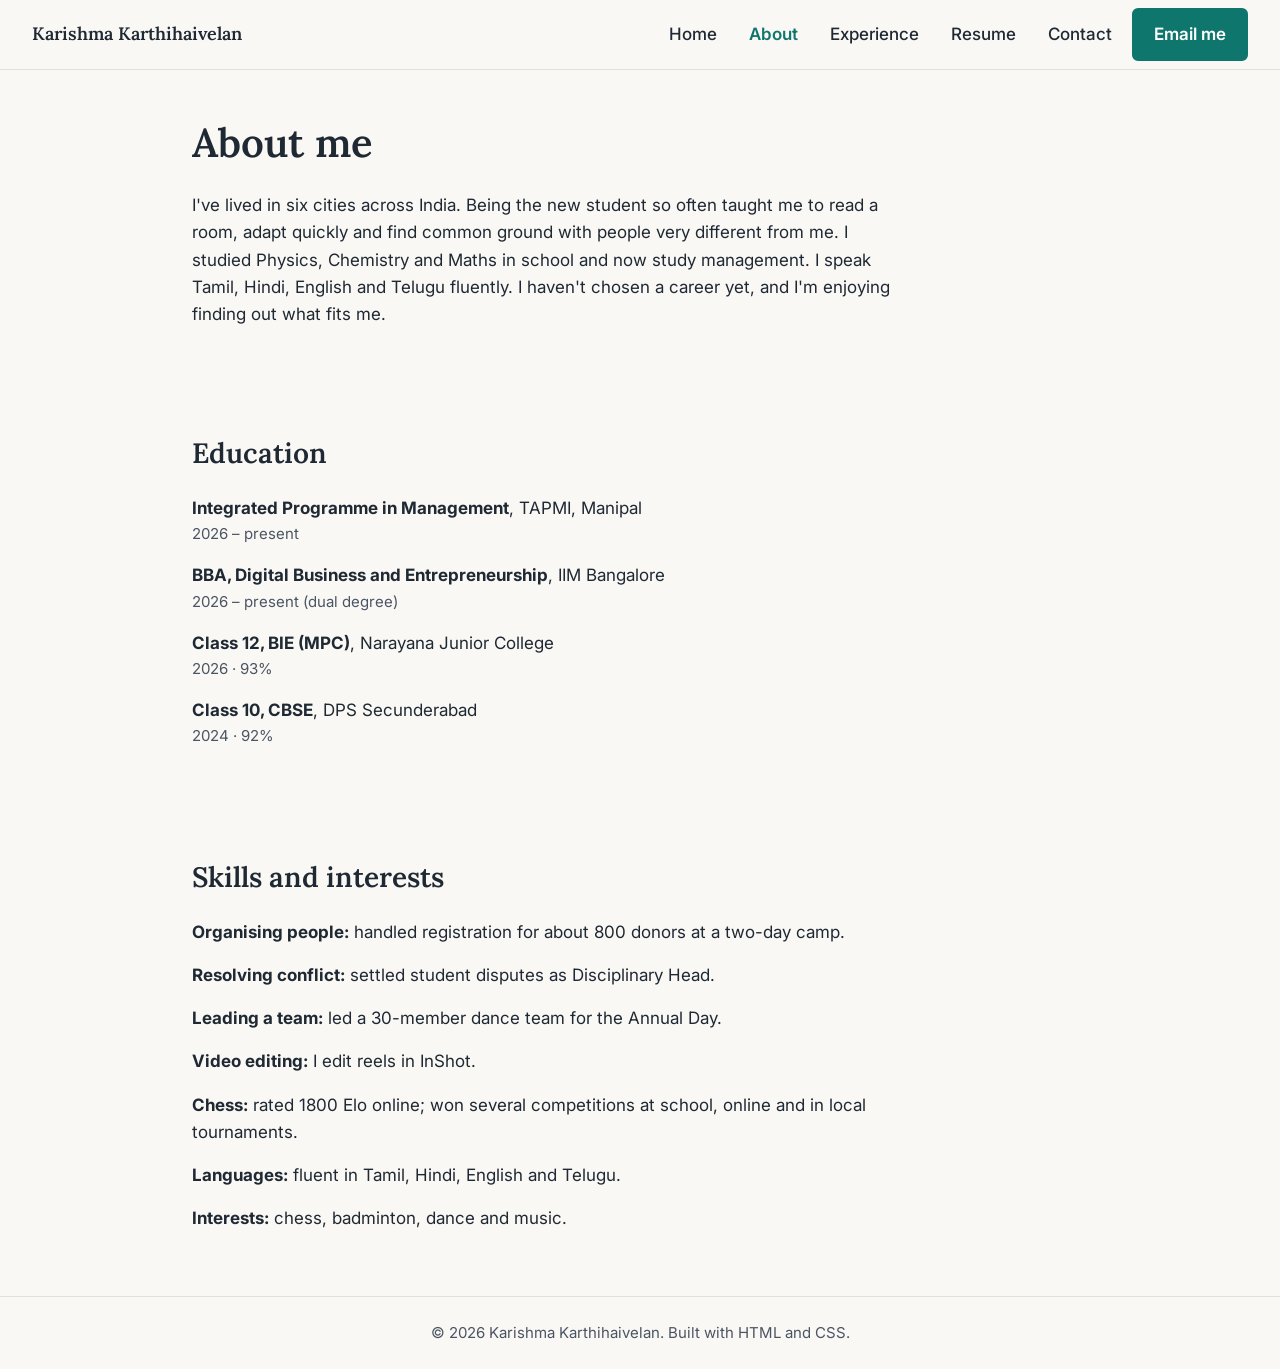
==== about.html @ 179fecb7 "Add files via upload" ====
<!DOCTYPE html>
<html lang="en">
<head>
  <meta charset="UTF-8">
  <meta name="viewport" content="width=device-width, initial-scale=1.0">
  <title>About | Karishma Karthihaivelan</title>

  <!-- google fonts: Lora for headings, Inter for text -->
  <link rel="preconnect" href="https://fonts.googleapis.com">
  <link rel="preconnect" href="https://fonts.gstatic.com" crossorigin>
  <link href="https://fonts.googleapis.com/css2?family=Inter:wght@400;500;600&family=Lora:wght@500;600&display=swap" rel="stylesheet">

  <link rel="stylesheet" href="style.css">
</head>
<body>

  <!-- nav bar -->
  <nav id="navbar">
    <a href="index.html" class="logo">Karishma Karthihaivelan</a>
    <div class="nav-links">
      <a href="index.html" class="nav-link">Home</a>
      <a href="about.html" class="nav-link active">About</a>
      <a href="experience.html" class="nav-link">Experience</a>
      <a href="resume.html" class="nav-link">Resume</a>
      <a href="contact.html" class="nav-link">Contact</a>
      <a href="mailto:karishmakarthihaivelan10@gmail.com?subject=Hello%20Karishma" class="btn">Email me</a>
    </div>
  </nav>

  <main>

    <!-- my story -->
    <section id="about">
      <h1>About me</h1>
      <p>I've lived in six cities across India. Being the new student so often taught me to read a room, adapt quickly and find common ground with people very different from me. I studied Physics, Chemistry and Maths in school and now study management. I speak Tamil, Hindi, English and Telugu fluently. I haven't chosen a career yet, and I'm enjoying finding out what fits me.</p>
    </section>

    <!-- education -->
    <section id="education">
      <h2>Education</h2>
      <ul class="edu-list">
        <li><strong>Integrated Programme in Management</strong>, TAPMI, Manipal <span class="meta">2026 &ndash; present</span></li>
        <li><strong>BBA, Digital Business and Entrepreneurship</strong>, IIM Bangalore <span class="meta">2026 &ndash; present (dual degree)</span></li>
        <li><strong>Class 12, BIE (MPC)</strong>, Narayana Junior College <span class="meta">2026 &middot; 93%</span></li>
        <li><strong>Class 10, CBSE</strong>, DPS Secunderabad <span class="meta">2024 &middot; 92%</span></li>
      </ul>
    </section>

    <!-- skills -->
    <section id="skills">
      <h2>Skills and interests</h2>
      <ul class="skill-list">
        <li><strong>Organising people:</strong> handled registration for about 800 donors at a two-day camp.</li>
        <li><strong>Resolving conflict:</strong> settled student disputes as Disciplinary Head.</li>
        <li><strong>Leading a team:</strong> led a 30-member dance team for the Annual Day.</li>
        <li><strong>Video editing:</strong> I edit reels in InShot.</li>
        <li><strong>Chess:</strong> rated 1800 Elo online; won several competitions at school, online and in local tournaments.</li>
        <li><strong>Languages:</strong> fluent in Tamil, Hindi, English and Telugu.</li>
        <li><strong>Interests:</strong> chess, badminton, dance and music.</li>
      </ul>
    </section>

  </main>

  <footer>
    <p>&copy; 2026 Karishma Karthihaivelan. Built with HTML and CSS.</p>
  </footer>

</body>
</html>
---- style.css ----
/* colours (one accent - teal - only for links and buttons) */
:root {
  --bg: #FAF8F5;
  --paper: #FFFFFF;
  --text: #1F2933;
  --muted: #4B5563;
  --line: #E5E1DA;
  --accent: #0F766E;
  --accent-dark: #0B5E58;
  --accent-soft: #E6F2F1;
}

/* basic page setup */
* { box-sizing: border-box; }

body {
  margin: 0;
  background-color: var(--bg);
  color: var(--text);
  font-family: 'Inter', sans-serif;
  font-size: 17px;
  line-height: 1.6;
  /* keeps the footer at the bottom on short pages */
  min-height: 100vh;
  display: flex;
  flex-direction: column;
}

main { flex: 1; }

h1, h2, h3 {
  font-family: 'Lora', serif;
  font-weight: 600;
  line-height: 1.25;
  margin: 0 0 12px 0;
}

h2 { font-size: 28px; margin-bottom: 24px; }

p { margin: 0 0 12px 0; max-width: 65ch; }

a { color: var(--accent); }

a:hover { color: var(--accent-dark); }

/* keyboard users can see where they are */
a:focus-visible { outline: 3px solid var(--accent); outline-offset: 3px; }

/* nav bar - sticks to the top */
#navbar {
  position: sticky;
  top: 0;
  display: flex;
  justify-content: space-between;
  align-items: center;
  padding: 8px 32px;
  background-color: var(--bg);
  border-bottom: 1px solid var(--line);
}

.logo {
  font-family: 'Lora', serif;
  font-weight: 600;
  font-size: 18px;
  color: var(--text);
  text-decoration: none;
}

.nav-links {
  display: flex;
  align-items: center;
  gap: 8px;
}

.nav-link {
  padding: 10px 12px;
  color: var(--text);
  text-decoration: none;
  font-weight: 500;
}

.nav-link:hover { color: var(--accent); }

/* shows which page you are on */
.nav-link.active { color: var(--accent); font-weight: 600; }

/* buttons */
.btn {
  display: inline-block;
  padding: 11px 20px;
  background-color: var(--accent);
  color: #FFFFFF;
  border: 2px solid var(--accent);
  border-radius: 6px;
  font-weight: 600;
  text-decoration: none;
}

.btn:hover {
  background-color: var(--accent-dark);
  border-color: var(--accent-dark);
  color: #FFFFFF;
}

.btn-outline { background-color: transparent; color: var(--accent); }

.btn-outline:hover { background-color: var(--accent-soft); color: var(--accent-dark); }

.buttons {
  display: flex;
  flex-wrap: wrap;
  gap: 12px;
  margin-top: 24px;
}

/* hero section - text on the left, photo on the right */
#hero {
  max-width: 960px;
  margin: 0 auto;
  padding: 72px 32px 56px;
  display: flex;
  align-items: center;
  gap: 48px;
}

#hero h1 { font-size: 48px; }

.hello { color: var(--muted); font-weight: 500; margin-bottom: 4px; }

.tagline {
  font-family: 'Lora', serif;
  font-size: 22px;
  font-style: italic;
  margin-bottom: 16px;
}

.photo {
  width: 260px;
  height: 260px;
  border-radius: 50%;
  object-fit: cover;
  border: 1px solid var(--line);
  flex-shrink: 0;
}

/* page titles on the inner pages */
main h1 { font-size: 40px; margin-bottom: 24px; }

.intro { color: var(--muted); }

/* all the normal sections */
main section {
  max-width: 960px;
  margin: 0 auto;
  padding: 48px 32px;
}

.meta { color: var(--muted); font-size: 15px; }

/* experience cards using grid */
.cards {
  display: grid;
  grid-template-columns: repeat(3, 1fr);
  gap: 24px;
}

.card {
  background-color: var(--paper);
  border: 1px solid var(--line);
  border-radius: 8px;
  padding: 24px;
}

.card h3 { font-size: 20px; margin-bottom: 4px; }

/* the 4 cards on the home page are links */
#explore .cards { grid-template-columns: repeat(4, 1fr); }

.card-link { color: var(--text); text-decoration: none; }

.card-link:hover { border-color: var(--accent); color: var(--text); }

.card-link:hover h3 { color: var(--accent); }

/* at a glance numbers */
.stats {
  display: grid;
  grid-template-columns: repeat(4, 1fr);
  gap: 24px;
}

.stat p { margin: 0; color: var(--muted); font-size: 15px; }

.stat .number {
  font-family: 'Lora', serif;
  font-size: 40px;
  font-weight: 600;
  color: var(--text);
}

/* phone, email and location */
.contact-line { color: var(--muted); font-size: 15px; }

.contact-list { list-style: none; padding: 0; margin: 0 0 8px 0; }

.contact-list li { margin-bottom: 8px; }

.space-top { margin-top: 48px; }

/* education + skills lists */
.edu-list, .skill-list {
  list-style: none;
  padding: 0;
  margin: 0;
}

.edu-list li, .skill-list li { margin-bottom: 16px; max-width: 70ch; }

.edu-list .meta { display: block; }

/* resume sheet (looks like a printed page) */
#resume-wrap {
  max-width: 960px;
  margin: 0 auto;
  padding: 48px 32px;
}

.resume-top {
  display: flex;
  justify-content: space-between;
  align-items: baseline;
  flex-wrap: wrap;
  gap: 8px;
}

.resume-top a { font-weight: 600; padding: 10px 0; }

#resume {
  max-width: 760px;
  margin: 0 auto;
  padding: 48px;
  background-color: var(--paper);
  border: 1px solid var(--line);
  font-size: 15px;
}

.res-name { font-size: 30px; margin-bottom: 4px; }

.res-contact, .res-date { color: var(--muted); }

.res-date { float: right; }

.res-profile { font-style: italic; max-width: none; }

#resume h3 {
  font-size: 17px;
  margin-top: 24px;
  padding-bottom: 4px;
  border-bottom: 1px solid var(--line);
}

#resume p { max-width: none; margin-bottom: 4px; }

.res-item { margin-bottom: 12px; }

/* footer */
footer {
  text-align: center;
  font-size: 15px;
  padding: 24px;
  color: var(--muted);
  border-top: 1px solid var(--line);
}

footer p { margin: 0 auto; }

/* phones and small screens */
@media (max-width: 700px) {
  #navbar { position: static; flex-direction: column; padding: 8px 16px; }
  .nav-links { flex-wrap: wrap; justify-content: center; }
  #hero { padding: 40px 16px 32px; flex-direction: column-reverse; align-items: flex-start; gap: 24px; }
  .photo { width: 160px; height: 160px; }
  #hero h1 { font-size: 36px; }
  main section, #resume-wrap { padding: 32px 16px; }
  .cards, #explore .cards { grid-template-columns: 1fr; }
  .stats { grid-template-columns: 1fr 1fr; }
  #resume { padding: 24px; }
  .res-date { float: none; display: block; }
}

/* printing - only the resume, black on white, one A4 page */
@media print {
  @page { size: A4; margin: 15mm; }
  body { background: #FFFFFF; color: #000000; display: block; min-height: 0; }
  /* plain system fonts keep the printed PDF small */
  #resume, #resume h2, #resume h3 { font-family: Arial, Helvetica, sans-serif; }
  #navbar, main section, .resume-top, footer { display: none; }
  #resume-wrap, #resume {
    display: block;
    padding: 0;
    margin: 0;
    border: none;
    max-width: none;
  }
  .res-contact, .res-date { color: #000000; }
}
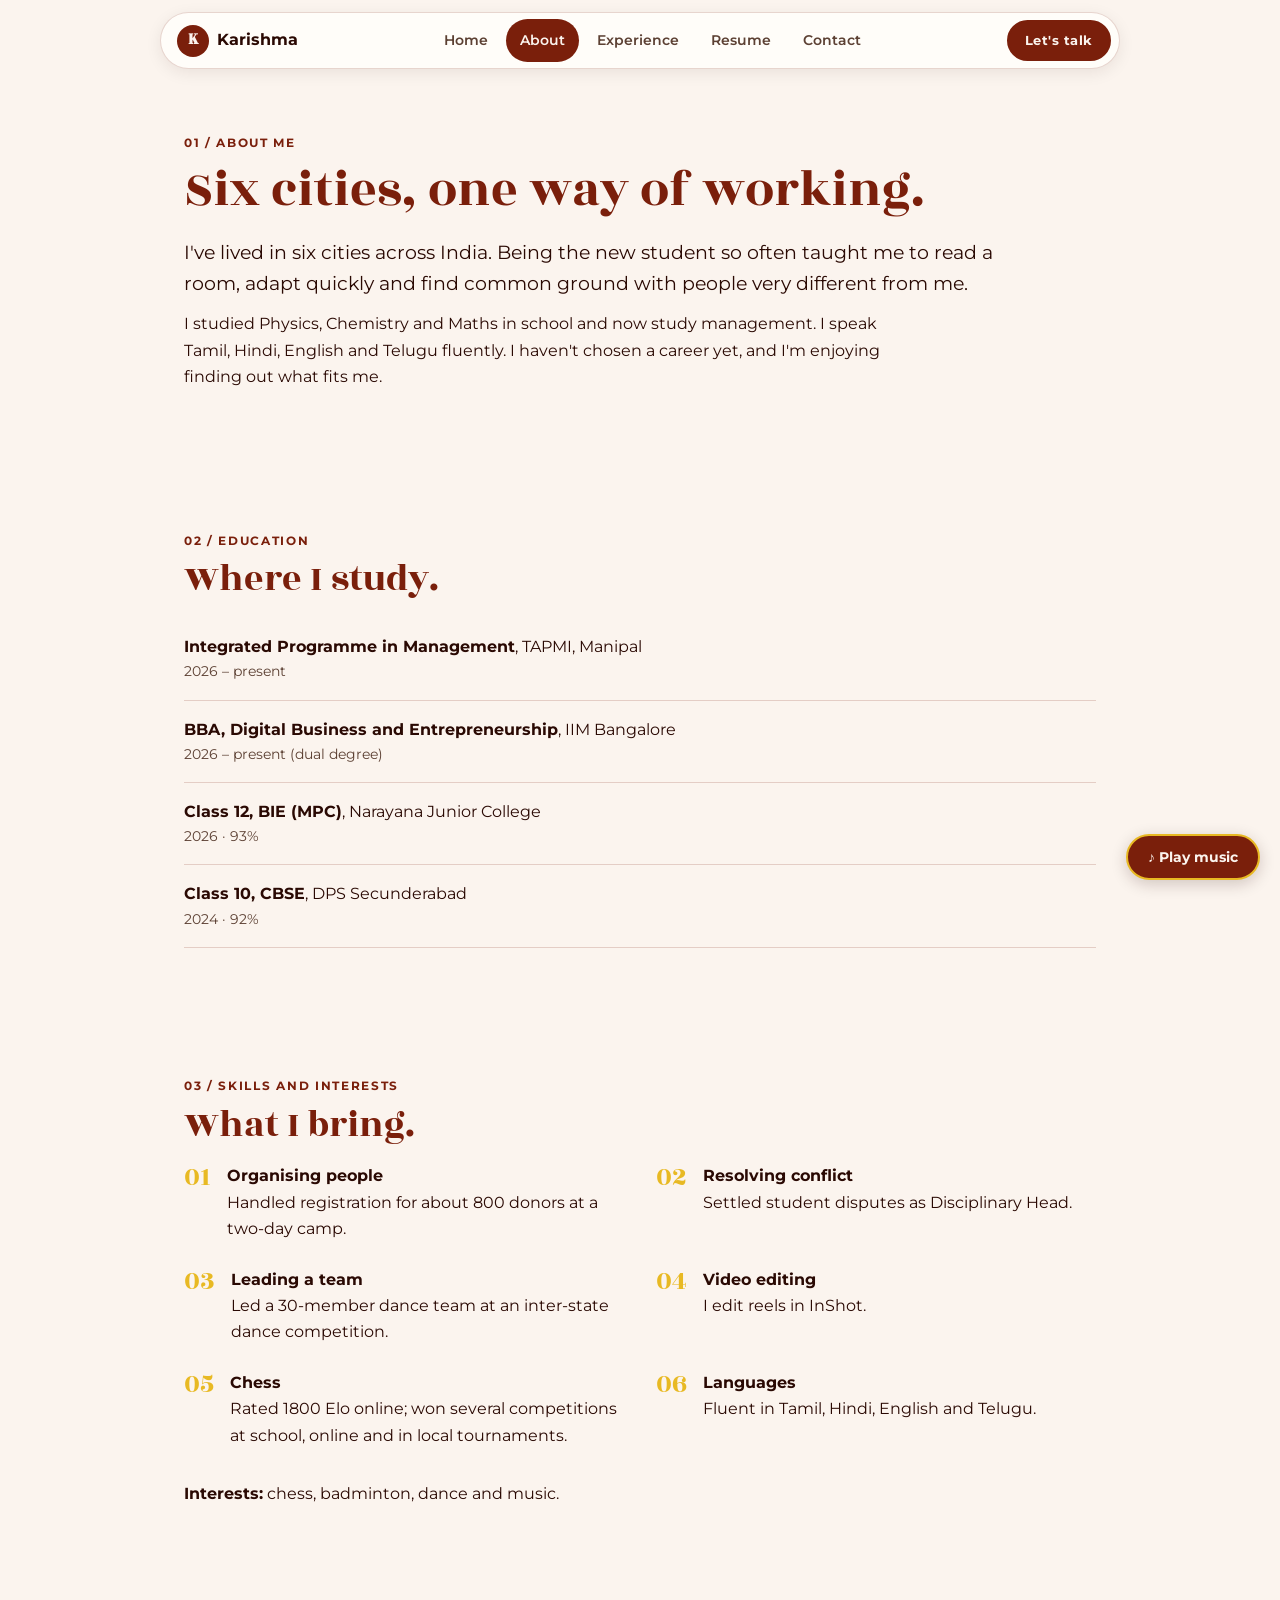
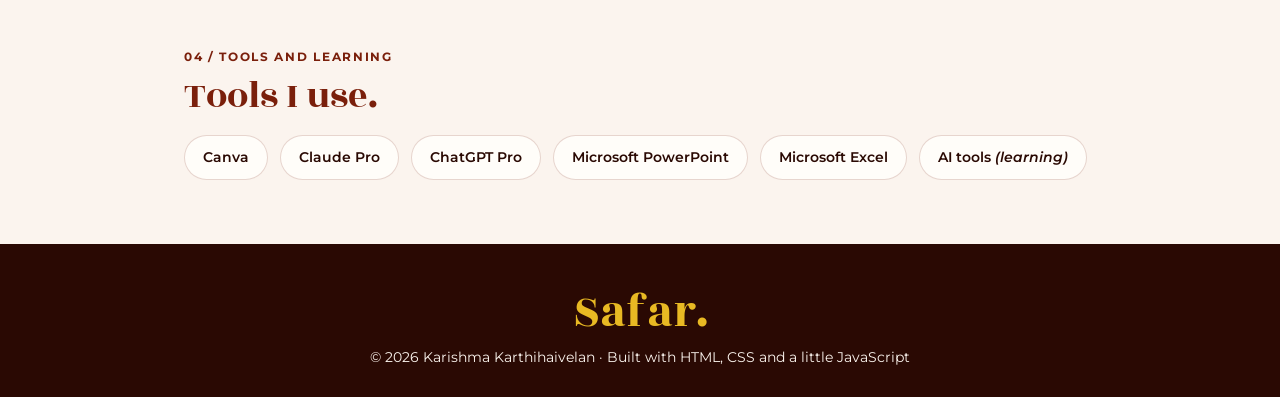
==== commit b15048de: "Add files via upload" ====
--- a/about.html
+++ b/about.html
@@ -5,39 +5,42 @@
   <meta name="viewport" content="width=device-width, initial-scale=1.0">
   <title>About | Karishma Karthihaivelan</title>
 
-  <!-- google fonts: Lora for headings, Inter for text -->
+  <!-- google fonts: Rozha One for big headings, Montserrat for text -->
   <link rel="preconnect" href="https://fonts.googleapis.com">
   <link rel="preconnect" href="https://fonts.gstatic.com" crossorigin>
-  <link href="https://fonts.googleapis.com/css2?family=Inter:wght@400;500;600&family=Lora:wght@500;600&display=swap" rel="stylesheet">
+  <link href="https://fonts.googleapis.com/css2?family=Montserrat:wght@400;500;600;700&family=Rozha+One&display=swap" rel="stylesheet">
 
   <link rel="stylesheet" href="style.css">
 </head>
 <body>
 
-  <!-- nav bar -->
+  <!-- nav bar (floating pill) -->
   <nav id="navbar">
-    <a href="index.html" class="logo">Karishma Karthihaivelan</a>
+    <a href="index.html" class="logo"><span class="logo-mark">K</span> Karishma</a>
     <div class="nav-links">
-      <a href="index.html" class="nav-link">Home</a>
-      <a href="about.html" class="nav-link active">About</a>
-      <a href="experience.html" class="nav-link">Experience</a>
-      <a href="resume.html" class="nav-link">Resume</a>
-      <a href="contact.html" class="nav-link">Contact</a>
-      <a href="mailto:karishmakarthihaivelan10@gmail.com?subject=Hello%20Karishma" class="btn">Email me</a>
+        <a href="index.html" class="nav-link">Home</a>
+        <a href="about.html" class="nav-link active">About</a>
+        <a href="experience.html" class="nav-link">Experience</a>
+        <a href="resume.html" class="nav-link">Resume</a>
+        <a href="contact.html" class="nav-link">Contact</a>
     </div>
+    <a href="contact.html" class="btn btn-small">Let's talk</a>
   </nav>
 
   <main>
 
     <!-- my story -->
     <section id="about">
-      <h1>About me</h1>
-      <p>I've lived in six cities across India. Being the new student so often taught me to read a room, adapt quickly and find common ground with people very different from me. I studied Physics, Chemistry and Maths in school and now study management. I speak Tamil, Hindi, English and Telugu fluently. I haven't chosen a career yet, and I'm enjoying finding out what fits me.</p>
+      <p class="label">01 / About me</p>
+      <h1>Six cities, one way of working.</h1>
+      <p class="lead">I've lived in six cities across India. Being the new student so often taught me to read a room, adapt quickly and find common ground with people very different from me.</p>
+      <p>I studied Physics, Chemistry and Maths in school and now study management. I speak Tamil, Hindi, English and Telugu fluently. I haven't chosen a career yet, and I'm enjoying finding out what fits me.</p>
     </section>
 
     <!-- education -->
     <section id="education">
-      <h2>Education</h2>
+      <p class="label">02 / Education</p>
+      <h2>Where I study.</h2>
       <ul class="edu-list">
         <li><strong>Integrated Programme in Management</strong>, TAPMI, Manipal <span class="meta">2026 &ndash; present</span></li>
         <li><strong>BBA, Digital Business and Entrepreneurship</strong>, IIM Bangalore <span class="meta">2026 &ndash; present (dual degree)</span></li>
@@ -48,23 +51,43 @@
 
     <!-- skills -->
     <section id="skills">
-      <h2>Skills and interests</h2>
+      <p class="label">03 / Skills and interests</p>
+      <h2>What I bring.</h2>
       <ul class="skill-list">
-        <li><strong>Organising people:</strong> handled registration for about 800 donors at a two-day camp.</li>
-        <li><strong>Resolving conflict:</strong> settled student disputes as Disciplinary Head.</li>
-        <li><strong>Leading a team:</strong> led a 30-member dance team for the Annual Day.</li>
-        <li><strong>Video editing:</strong> I edit reels in InShot.</li>
-        <li><strong>Chess:</strong> rated 1800 Elo online; won several competitions at school, online and in local tournaments.</li>
-        <li><strong>Languages:</strong> fluent in Tamil, Hindi, English and Telugu.</li>
-        <li><strong>Interests:</strong> chess, badminton, dance and music.</li>
+        <li><span class="num">01</span><div><strong>Organising people</strong><br>Handled registration for about 800 donors at a two-day camp.</div></li>
+        <li><span class="num">02</span><div><strong>Resolving conflict</strong><br>Settled student disputes as Disciplinary Head.</div></li>
+        <li><span class="num">03</span><div><strong>Leading a team</strong><br>Led a 30-member dance team at an inter-state dance competition.</div></li>
+        <li><span class="num">04</span><div><strong>Video editing</strong><br>I edit reels in InShot.</div></li>
+        <li><span class="num">05</span><div><strong>Chess</strong><br>Rated 1800 Elo online; won several competitions at school, online and in local tournaments.</div></li>
+        <li><span class="num">06</span><div><strong>Languages</strong><br>Fluent in Tamil, Hindi, English and Telugu.</div></li>
       </ul>
+      <p class="interests"><strong>Interests:</strong> chess, badminton, dance and music.</p>
+    </section>
+
+    <!-- tools -->
+    <section id="tools">
+      <p class="label">04 / Tools and learning</p>
+      <h2>Tools I use.</h2>
+      <div class="tool-row">
+        <span class="tool">Canva</span>
+        <span class="tool">Claude Pro</span>
+        <span class="tool">ChatGPT Pro</span>
+        <span class="tool">Microsoft PowerPoint</span>
+        <span class="tool">Microsoft Excel</span>
+        <span class="tool">AI tools <em>(learning)</em></span>
+      </div>
     </section>
 
   </main>
 
   <footer>
-    <p>&copy; 2026 Karishma Karthihaivelan. Built with HTML and CSS.</p>
+    <p class="foot-word">Safar.</p>
+    <p>&copy; 2026 Karishma Karthihaivelan &middot; Built with HTML, CSS and a little JavaScript</p>
   </footer>
+
+  <!-- light background music (starts only when clicked) -->
+  <button id="music-btn" class="music-btn" type="button" aria-pressed="false">&#9834; Play music</button>
+  <script src="music.js"></script>
 
 </body>
 </html>
--- a/style.css
+++ b/style.css
@@ -1,13 +1,14 @@
-/* colours (one accent - teal - only for links and buttons) */
+/* colours - warm cream, deep maroon, a touch of gold */
 :root {
-  --bg: #FAF8F5;
-  --paper: #FFFFFF;
-  --text: #1F2933;
-  --muted: #4B5563;
-  --line: #E5E1DA;
-  --accent: #0F766E;
-  --accent-dark: #0B5E58;
-  --accent-soft: #E6F2F1;
+  --cream: #FBF4EE;
+  --paper: #FFFDF9;
+  --ink: #2A0903;
+  --muted: #5C4033;
+  --maroon: #7A1F0B;
+  --maroon-dark: #5A1606;
+  --gold: #E8B923;
+  --line: rgba(122, 31, 11, 0.18);
+  --soft: rgba(122, 31, 11, 0.06);
 }
 
 /* basic page setup */
@@ -15,11 +16,11 @@
 
 body {
   margin: 0;
-  background-color: var(--bg);
-  color: var(--text);
-  font-family: 'Inter', sans-serif;
-  font-size: 17px;
-  line-height: 1.6;
+  background-color: var(--cream);
+  color: var(--ink);
+  font-family: 'Montserrat', sans-serif;
+  font-size: 16px;
+  line-height: 1.65;
   /* keeps the footer at the bottom on short pages */
   min-height: 100vh;
   display: flex;
@@ -29,158 +30,218 @@
 main { flex: 1; }
 
 h1, h2, h3 {
-  font-family: 'Lora', serif;
-  font-weight: 600;
-  line-height: 1.25;
-  margin: 0 0 12px 0;
-}
-
-h2 { font-size: 28px; margin-bottom: 24px; }
+  font-family: 'Rozha One', serif;
+  font-weight: 400;
+  color: var(--maroon);
+  line-height: 1.15;
+  margin: 0 0 16px 0;
+}
+
+h1 { font-size: 52px; }
+
+h2 { font-size: 38px; }
 
 p { margin: 0 0 12px 0; max-width: 65ch; }
 
-a { color: var(--accent); }
-
-a:hover { color: var(--accent-dark); }
+a { color: var(--maroon); }
+
+a:hover { color: var(--maroon-dark); }
 
 /* keyboard users can see where they are */
-a:focus-visible { outline: 3px solid var(--accent); outline-offset: 3px; }
-
-/* nav bar - sticks to the top */
+a:focus-visible { outline: 3px solid var(--gold); outline-offset: 3px; }
+
+/* small labels like "01 / About me" */
+.label, .card-num, .tag {
+  font-size: 12px;
+  font-weight: 700;
+  letter-spacing: 0.14em;
+  text-transform: uppercase;
+  color: var(--maroon);
+}
+
+.label { margin-bottom: 8px; }
+
+.tag {
+  display: inline-block;
+  background-color: var(--maroon);
+  color: var(--cream);
+  padding: 3px 10px;
+  border-radius: 4px;
+  font-size: 11px;
+}
+
+.star { color: var(--gold); }
+
+/* nav bar - a floating pill that stays on top */
 #navbar {
   position: sticky;
-  top: 0;
+  top: 12px;
+  z-index: 10;
+  max-width: 960px;
+  width: calc(100% - 32px);
+  margin: 12px auto 0;
   display: flex;
   justify-content: space-between;
   align-items: center;
-  padding: 8px 32px;
-  background-color: var(--bg);
-  border-bottom: 1px solid var(--line);
+  gap: 16px;
+  padding: 6px 8px 6px 16px;
+  background-color: var(--paper);
+  border: 1px solid var(--line);
+  border-radius: 999px;
+  box-shadow: 0 4px 16px rgba(42, 9, 3, 0.08);
 }
 
 .logo {
-  font-family: 'Lora', serif;
-  font-weight: 600;
-  font-size: 18px;
-  color: var(--text);
-  text-decoration: none;
-}
-
-.nav-links {
   display: flex;
   align-items: center;
   gap: 8px;
-}
+  font-weight: 700;
+  color: var(--ink);
+  text-decoration: none;
+}
+
+.logo-mark {
+  display: inline-flex;
+  align-items: center;
+  justify-content: center;
+  width: 32px;
+  height: 32px;
+  border-radius: 50%;
+  background-color: var(--maroon);
+  color: var(--cream);
+  font-family: 'Rozha One', serif;
+}
+
+.nav-links { display: flex; gap: 4px; }
 
 .nav-link {
-  padding: 10px 12px;
-  color: var(--text);
+  padding: 10px 14px;
+  border-radius: 999px;
+  color: var(--muted);
+  font-size: 14px;
+  font-weight: 600;
   text-decoration: none;
-  font-weight: 500;
-}
-
-.nav-link:hover { color: var(--accent); }
+}
+
+.nav-link:hover { background-color: var(--soft); color: var(--maroon); }
 
 /* shows which page you are on */
-.nav-link.active { color: var(--accent); font-weight: 600; }
-
-/* buttons */
+.nav-link.active { background-color: var(--maroon); color: var(--cream); }
+
+/* buttons (pill shaped) */
 .btn {
   display: inline-block;
-  padding: 11px 20px;
-  background-color: var(--accent);
-  color: #FFFFFF;
-  border: 2px solid var(--accent);
-  border-radius: 6px;
-  font-weight: 600;
+  padding: 12px 24px;
+  background-color: var(--maroon);
+  color: var(--cream);
+  border: 2px solid var(--maroon);
+  border-radius: 999px;
+  font-size: 14px;
+  font-weight: 700;
+  letter-spacing: 0.04em;
   text-decoration: none;
 }
 
-.btn:hover {
-  background-color: var(--accent-dark);
-  border-color: var(--accent-dark);
-  color: #FFFFFF;
-}
-
-.btn-outline { background-color: transparent; color: var(--accent); }
-
-.btn-outline:hover { background-color: var(--accent-soft); color: var(--accent-dark); }
-
-.buttons {
-  display: flex;
-  flex-wrap: wrap;
-  gap: 12px;
-  margin-top: 24px;
-}
-
-/* hero section - text on the left, photo on the right */
+.btn:hover { background-color: var(--maroon-dark); border-color: var(--maroon-dark); color: var(--cream); }
+
+.btn-outline { background-color: transparent; color: var(--maroon); }
+
+.btn-outline:hover { background-color: var(--soft); color: var(--maroon-dark); }
+
+.btn-small { padding: 8px 16px; font-size: 13px; }
+
+.buttons { display: flex; flex-wrap: wrap; gap: 12px; margin-top: 24px; }
+
+.buttons.center { justify-content: center; }
+
+/* hero - everything centred around the big word */
 #hero {
   max-width: 960px;
   margin: 0 auto;
-  padding: 72px 32px 56px;
-  display: flex;
-  align-items: center;
-  gap: 48px;
-}
-
-#hero h1 { font-size: 48px; }
-
-.hello { color: var(--muted); font-weight: 500; margin-bottom: 4px; }
-
-.tagline {
-  font-family: 'Lora', serif;
+  padding: 48px 24px 64px;
+  text-align: center;
+}
+
+.three-words {
+  display: flex;
+  justify-content: space-between;
+  font-family: 'Rozha One', serif;
+  font-size: 18px;
+  letter-spacing: 0.2em;
+  text-transform: uppercase;
+  color: var(--maroon);
+  margin-bottom: 40px;
+}
+
+.big-word {
+  font-size: 140px;
+  line-height: 1;
+  margin: 12px 0 8px;
+}
+
+.byline {
+  font-family: 'Rozha One', serif;
   font-size: 22px;
-  font-style: italic;
-  margin-bottom: 16px;
-}
+  letter-spacing: 0.12em;
+  text-transform: uppercase;
+  margin: 0 auto 20px;
+}
+
+.hero-quote { margin: 0 auto 40px; font-style: italic; color: var(--muted); }
 
 .photo {
-  width: 260px;
-  height: 260px;
+  width: 240px;
+  height: 240px;
   border-radius: 50%;
   object-fit: cover;
-  border: 1px solid var(--line);
-  flex-shrink: 0;
-}
-
-/* page titles on the inner pages */
-main h1 { font-size: 40px; margin-bottom: 24px; }
-
-.intro { color: var(--muted); }
-
-/* all the normal sections */
+  border: 6px solid var(--maroon);
+  outline: 2px solid var(--gold);
+  outline-offset: 6px;
+  margin-bottom: 32px;
+}
+
+.hero-intro, .contact-line { margin-left: auto; margin-right: auto; }
+
+.contact-line { font-size: 14px; color: var(--muted); }
+
+/* scrolling strip */
+.marquee {
+  overflow: hidden;
+  background-color: var(--maroon);
+  color: var(--cream);
+  padding: 14px 0;
+  white-space: nowrap;
+}
+
+.marquee-track {
+  display: inline-flex;
+  gap: 24px;
+  font-size: 14px;
+  font-weight: 700;
+  letter-spacing: 0.18em;
+  text-transform: uppercase;
+  animation: slide 30s linear infinite;
+}
+
+.marquee-track span { display: inline-flex; gap: 24px; }
+
+@keyframes slide {
+  from { transform: translateX(0); }
+  to { transform: translateX(-50%); }
+}
+
+/* normal sections */
 main section {
   max-width: 960px;
   margin: 0 auto;
-  padding: 48px 32px;
-}
-
-.meta { color: var(--muted); font-size: 15px; }
-
-/* experience cards using grid */
-.cards {
-  display: grid;
-  grid-template-columns: repeat(3, 1fr);
-  gap: 24px;
-}
-
-.card {
-  background-color: var(--paper);
-  border: 1px solid var(--line);
-  border-radius: 8px;
-  padding: 24px;
-}
-
-.card h3 { font-size: 20px; margin-bottom: 4px; }
-
-/* the 4 cards on the home page are links */
-#explore .cards { grid-template-columns: repeat(4, 1fr); }
-
-.card-link { color: var(--text); text-decoration: none; }
-
-.card-link:hover { border-color: var(--accent); color: var(--text); }
-
-.card-link:hover h3 { color: var(--accent); }
+  padding: 64px 24px;
+}
+
+.lead { font-size: 19px; }
+
+.intro, .meta { color: var(--muted); }
+
+.meta { font-size: 14px; }
 
 /* at a glance numbers */
 .stats {
@@ -189,62 +250,125 @@
   gap: 24px;
 }
 
-.stat p { margin: 0; color: var(--muted); font-size: 15px; }
-
-.stat .number {
-  font-family: 'Lora', serif;
-  font-size: 40px;
+.stat { border-top: 2px solid var(--maroon); padding-top: 16px; }
+
+.number {
+  font-family: 'Rozha One', serif;
+  font-size: 48px;
+  line-height: 1;
+  color: var(--maroon);
+  margin-bottom: 8px;
+}
+
+.stat p { font-size: 14px; color: var(--muted); }
+
+.stat .number { font-size: 48px; color: var(--maroon); }
+
+/* cards using grid */
+.cards {
+  display: grid;
+  grid-template-columns: repeat(4, 1fr);
+  gap: 20px;
+}
+
+.cards.three { grid-template-columns: repeat(3, 1fr); }
+
+.card {
+  background-color: var(--paper);
+  border: 1px solid var(--line);
+  border-radius: 16px;
+  padding: 24px;
+}
+
+.card h3 { font-size: 24px; margin: 8px 0 8px; }
+
+.card-link { color: var(--ink); text-decoration: none; }
+
+.card-link:hover { border-color: var(--maroon); background-color: var(--soft); color: var(--ink); }
+
+/* highlight box for the chess achievement */
+.highlight {
+  display: flex;
+  align-items: center;
+  gap: 32px;
+  background-color: var(--maroon);
+  color: var(--cream);
+  border-radius: 16px;
+  padding: 32px;
+}
+
+.highlight .number { color: var(--gold); font-size: 72px; margin: 0; }
+
+.highlight p { margin: 0; }
+
+/* education + skills lists */
+.edu-list, .skill-list { list-style: none; padding: 0; margin: 0; }
+
+.edu-list li { padding: 16px 0; border-bottom: 1px solid var(--line); }
+
+.edu-list .meta { display: block; }
+
+.skill-list {
+  display: grid;
+  grid-template-columns: 1fr 1fr;
+  gap: 24px 32px;
+}
+
+.skill-list li { display: flex; gap: 16px; }
+
+.num {
+  font-family: 'Rozha One', serif;
+  font-size: 28px;
+  line-height: 1;
+  color: var(--gold);
+}
+
+.interests { margin-top: 32px; }
+
+/* tools shown as short labels */
+.tool-row { display: flex; flex-wrap: wrap; gap: 12px; }
+
+.tool {
+  padding: 10px 18px;
+  border: 1px solid var(--line);
+  border-radius: 999px;
+  background-color: var(--paper);
   font-weight: 600;
-  color: var(--text);
-}
-
-/* phone, email and location */
-.contact-line { color: var(--muted); font-size: 15px; }
-
-.contact-list { list-style: none; padding: 0; margin: 0 0 8px 0; }
-
-.contact-list li { margin-bottom: 8px; }
-
-.space-top { margin-top: 48px; }
-
-/* education + skills lists */
-.edu-list, .skill-list {
-  list-style: none;
-  padding: 0;
-  margin: 0;
-}
-
-.edu-list li, .skill-list li { margin-bottom: 16px; max-width: 70ch; }
-
-.edu-list .meta { display: block; }
+  font-size: 14px;
+}
+
+/* contact cards */
+.contact-cards {
+  display: grid;
+  grid-template-columns: repeat(3, 1fr);
+  gap: 20px;
+  margin-top: 24px;
+}
+
+.small-h { font-size: 17px; word-break: break-all; }
 
 /* resume sheet (looks like a printed page) */
-#resume-wrap {
-  max-width: 960px;
-  margin: 0 auto;
-  padding: 48px 32px;
-}
+#resume-wrap { max-width: 960px; margin: 0 auto; padding: 64px 24px; }
 
 .resume-top {
   display: flex;
   justify-content: space-between;
-  align-items: baseline;
+  align-items: flex-end;
   flex-wrap: wrap;
-  gap: 8px;
-}
-
-.resume-top a { font-weight: 600; padding: 10px 0; }
+  gap: 16px;
+  margin-bottom: 32px;
+}
 
 #resume {
   max-width: 760px;
   margin: 0 auto;
   padding: 48px;
-  background-color: var(--paper);
+  background-color: #FFFFFF;
   border: 1px solid var(--line);
   font-size: 15px;
 }
 
-.res-name { font-size: 30px; margin-bottom: 4px; }
+.res-name { font-size: 32px; margin-bottom: 4px; }
 
 .res-contact, .res-date { color: var(--muted); }
 
@@ -253,7 +377,11 @@
 .res-profile { font-style: italic; max-width: none; }
 
 #resume h3 {
-  font-size: 17px;
+  font-family: 'Montserrat', sans-serif;
+  font-size: 13px;
+  font-weight: 700;
+  letter-spacing: 0.12em;
+  text-transform: uppercase;
   margin-top: 24px;
   padding-bottom: 4px;
   border-bottom: 1px solid var(--line);
@@ -266,41 +394,67 @@
 /* footer */
 footer {
   text-align: center;
-  font-size: 15px;
-  padding: 24px;
-  color: var(--muted);
-  border-top: 1px solid var(--line);
-}
-
-footer p { margin: 0 auto; }
+  padding: 40px 24px 24px;
+  background-color: var(--ink);
+  color: var(--cream);
+  font-size: 14px;
+}
+
+footer p { margin: 0 auto 4px; }
+
+.foot-word { font-family: 'Rozha One', serif; font-size: 48px; color: var(--gold); line-height: 1.2; }
+
+/* floating music button */
+.music-btn {
+  position: fixed;
+  right: 20px;
+  bottom: 20px;
+  z-index: 20;
+  padding: 12px 20px;
+  border: 2px solid var(--gold);
+  border-radius: 999px;
+  background-color: var(--maroon);
+  color: var(--cream);
+  font-family: 'Montserrat', sans-serif;
+  font-size: 14px;
+  font-weight: 700;
+  cursor: pointer;
+  box-shadow: 0 4px 16px rgba(42, 9, 3, 0.2);
+}
+
+.music-btn:hover { background-color: var(--maroon-dark); }
+
+.music-btn:focus-visible { outline: 3px solid var(--gold); outline-offset: 3px; }
 
 /* phones and small screens */
 @media (max-width: 700px) {
-  #navbar { position: static; flex-direction: column; padding: 8px 16px; }
+  #navbar { position: static; flex-wrap: wrap; justify-content: center; border-radius: 20px; padding: 10px; }
   .nav-links { flex-wrap: wrap; justify-content: center; }
-  #hero { padding: 40px 16px 32px; flex-direction: column-reverse; align-items: flex-start; gap: 24px; }
-  .photo { width: 160px; height: 160px; }
-  #hero h1 { font-size: 36px; }
-  main section, #resume-wrap { padding: 32px 16px; }
-  .cards, #explore .cards { grid-template-columns: 1fr; }
+  .three-words { font-size: 13px; letter-spacing: 0.1em; margin-bottom: 24px; }
+  .big-word { font-size: 84px; }
+  .byline { font-size: 16px; }
+  h1 { font-size: 38px; }
+  h2 { font-size: 30px; }
+  .photo { width: 180px; height: 180px; }
+  main section, #resume-wrap { padding: 40px 16px; }
   .stats { grid-template-columns: 1fr 1fr; }
+  .cards, .cards.three, .contact-cards, .skill-list { grid-template-columns: 1fr; }
+  .highlight { flex-direction: column; align-items: flex-start; gap: 12px; }
   #resume { padding: 24px; }
   .res-date { float: none; display: block; }
+}
+
+/* people who prefer less motion get a still strip */
+@media (prefers-reduced-motion: reduce) {
+  .marquee-track { animation: none; }
 }
 
 /* printing - only the resume, black on white, one A4 page */
 @media print {
   @page { size: A4; margin: 15mm; }
   body { background: #FFFFFF; color: #000000; display: block; min-height: 0; }
-  /* plain system fonts keep the printed PDF small */
-  #resume, #resume h2, #resume h3 { font-family: Arial, Helvetica, sans-serif; }
-  #navbar, main section, .resume-top, footer { display: none; }
-  #resume-wrap, #resume {
-    display: block;
-    padding: 0;
-    margin: 0;
-    border: none;
-    max-width: none;
-  }
+  #navbar, #hero, .marquee, main section, .resume-top, footer, .music-btn { display: none; }
+  #resume-wrap, #resume { display: block; padding: 0; margin: 0; border: none; max-width: none; }
+  #resume, #resume h2, #resume h3 { font-family: Arial, Helvetica, sans-serif; color: #000000; }
   .res-contact, .res-date { color: #000000; }
 }
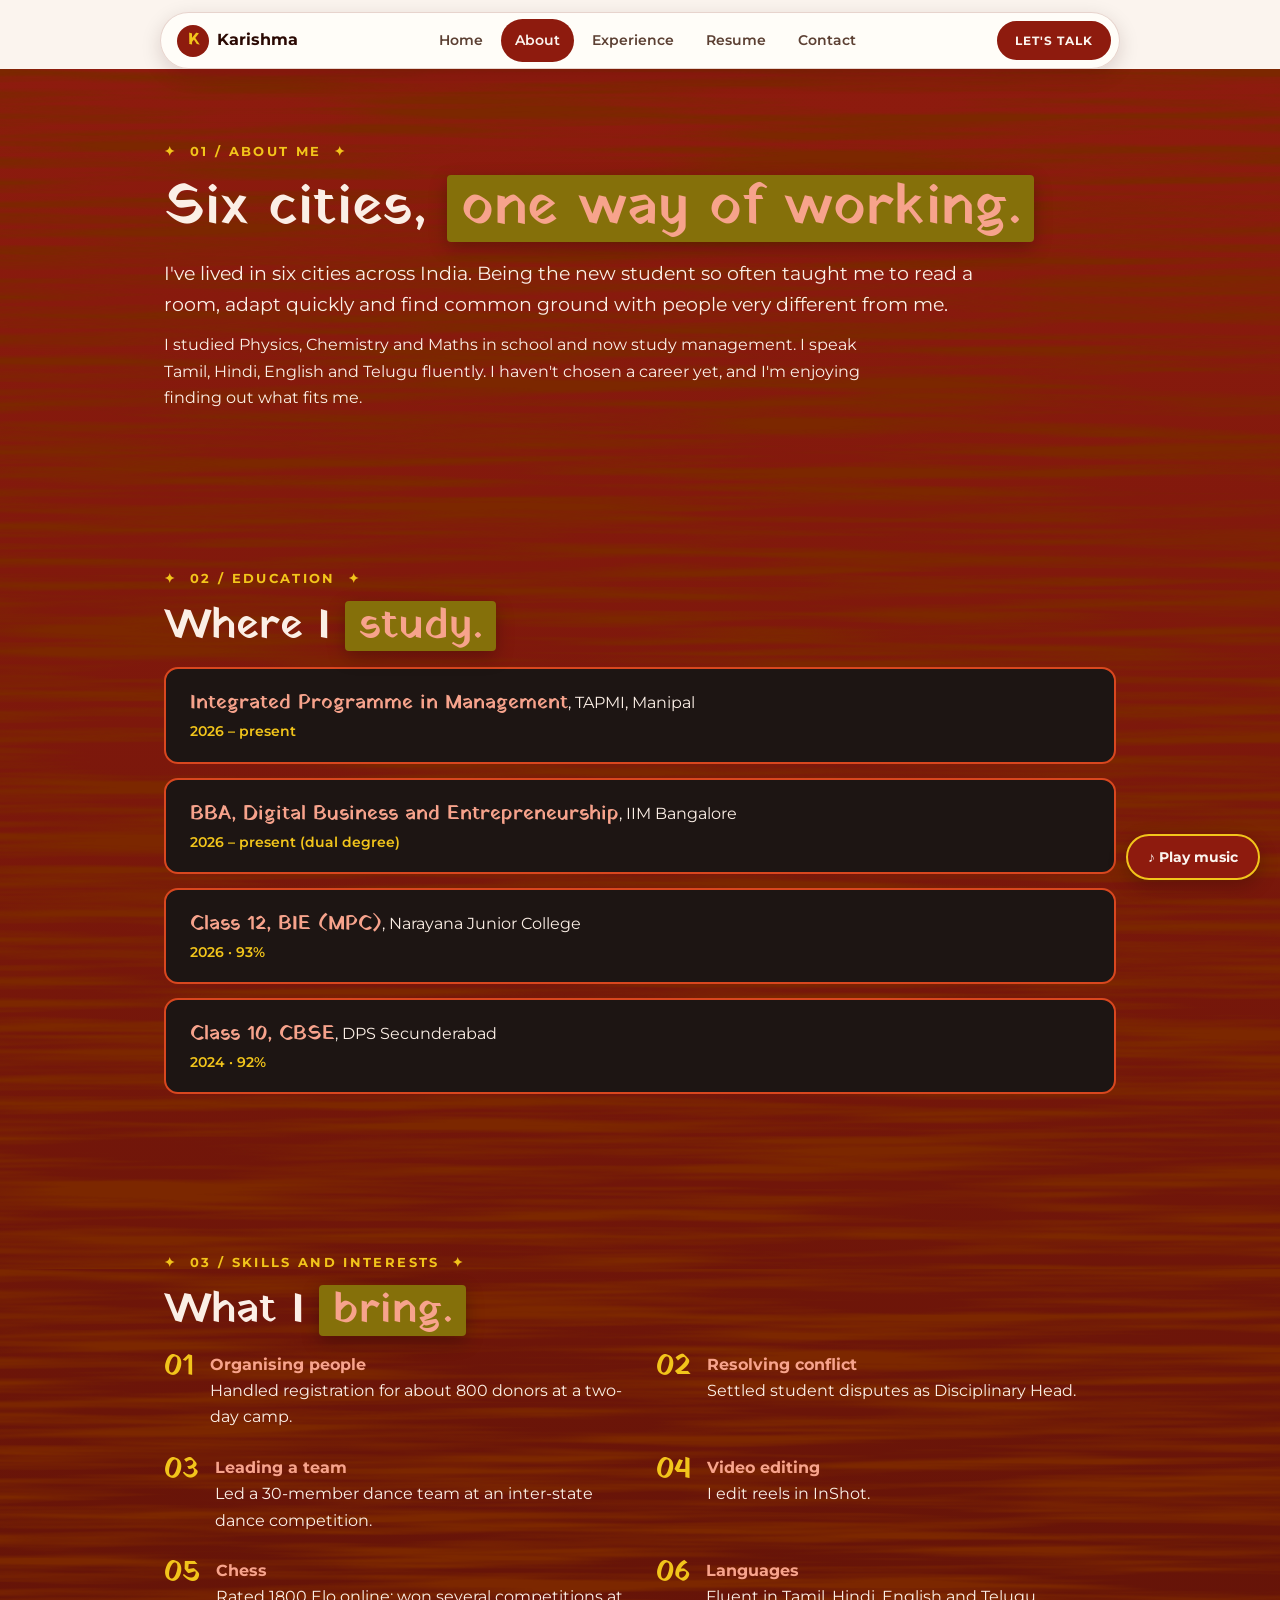
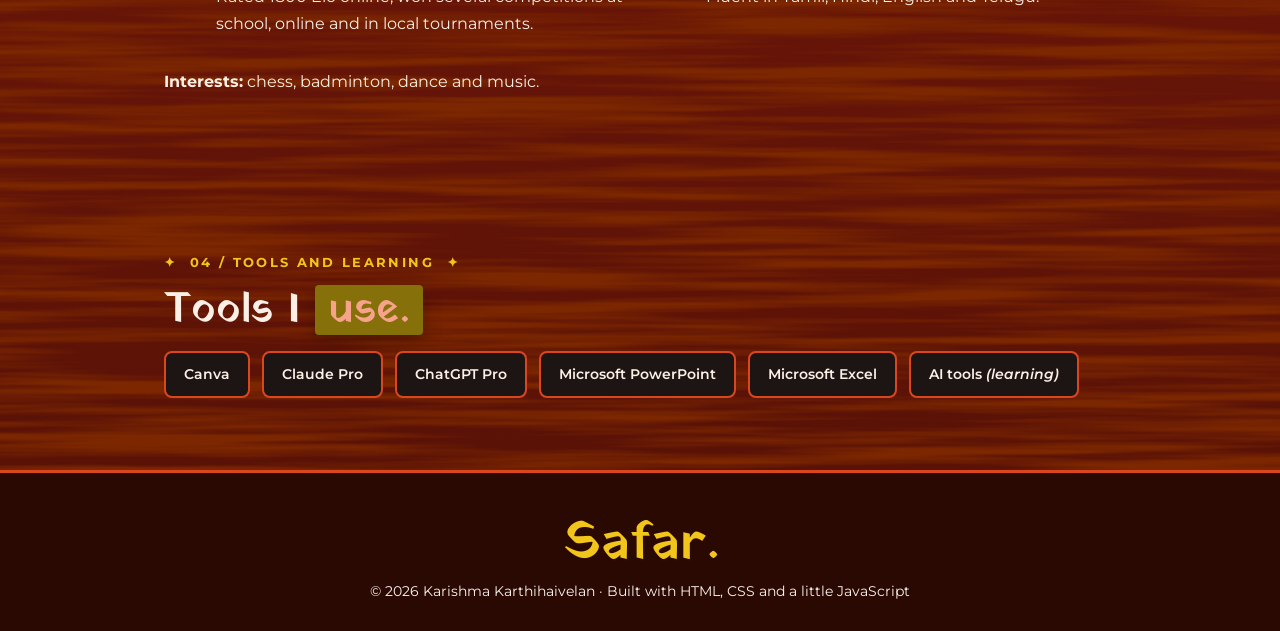
==== commit 565414b5: "Add files via upload" ====
--- a/about.html
+++ b/about.html
@@ -5,10 +5,10 @@
   <meta name="viewport" content="width=device-width, initial-scale=1.0">
   <title>About | Karishma Karthihaivelan</title>
 
-  <!-- google fonts: Rozha One for big headings, Montserrat for text -->
+  <!-- google fonts: Yatra One for big headings, Montserrat for text -->
   <link rel="preconnect" href="https://fonts.googleapis.com">
   <link rel="preconnect" href="https://fonts.gstatic.com" crossorigin>
-  <link href="https://fonts.googleapis.com/css2?family=Montserrat:wght@400;500;600;700&family=Rozha+One&display=swap" rel="stylesheet">
+  <link href="https://fonts.googleapis.com/css2?family=Montserrat:wght@400;500;600;700&family=Yatra+One&display=swap" rel="stylesheet">
 
   <link rel="stylesheet" href="style.css">
 </head>
@@ -32,7 +32,7 @@
     <!-- my story -->
     <section id="about">
       <p class="label">01 / About me</p>
-      <h1>Six cities, one way of working.</h1>
+      <h1>Six cities, <span class="hl">one way of working.</span></h1>
       <p class="lead">I've lived in six cities across India. Being the new student so often taught me to read a room, adapt quickly and find common ground with people very different from me.</p>
       <p>I studied Physics, Chemistry and Maths in school and now study management. I speak Tamil, Hindi, English and Telugu fluently. I haven't chosen a career yet, and I'm enjoying finding out what fits me.</p>
     </section>
@@ -40,7 +40,7 @@
     <!-- education -->
     <section id="education">
       <p class="label">02 / Education</p>
-      <h2>Where I study.</h2>
+      <h2>Where I <span class="hl">study.</span></h2>
       <ul class="edu-list">
         <li><strong>Integrated Programme in Management</strong>, TAPMI, Manipal <span class="meta">2026 &ndash; present</span></li>
         <li><strong>BBA, Digital Business and Entrepreneurship</strong>, IIM Bangalore <span class="meta">2026 &ndash; present (dual degree)</span></li>
@@ -52,7 +52,7 @@
     <!-- skills -->
     <section id="skills">
       <p class="label">03 / Skills and interests</p>
-      <h2>What I bring.</h2>
+      <h2>What I <span class="hl">bring.</span></h2>
       <ul class="skill-list">
         <li><span class="num">01</span><div><strong>Organising people</strong><br>Handled registration for about 800 donors at a two-day camp.</div></li>
         <li><span class="num">02</span><div><strong>Resolving conflict</strong><br>Settled student disputes as Disciplinary Head.</div></li>
@@ -67,7 +67,7 @@
     <!-- tools -->
     <section id="tools">
       <p class="label">04 / Tools and learning</p>
-      <h2>Tools I use.</h2>
+      <h2>Tools I <span class="hl">use.</span></h2>
       <div class="tool-row">
         <span class="tool">Canva</span>
         <span class="tool">Claude Pro</span>
@@ -85,7 +85,7 @@
     <p>&copy; 2026 Karishma Karthihaivelan &middot; Built with HTML, CSS and a little JavaScript</p>
   </footer>
 
-  <!-- light background music (starts only when clicked) -->
+  <!-- light background music -->
   <button id="music-btn" class="music-btn" type="button" aria-pressed="false">&#9834; Play music</button>
   <script src="music.js"></script>
 
--- a/style.css
+++ b/style.css
@@ -1,18 +1,27 @@
-/* colours - warm cream, deep maroon, a touch of gold */
+/* colours - cream, deep red wood, dark cards, gold and mustard */
 :root {
   --cream: #FBF4EE;
   --paper: #FFFDF9;
   --ink: #2A0903;
-  --muted: #5C4033;
-  --maroon: #7A1F0B;
-  --maroon-dark: #5A1606;
-  --gold: #E8B923;
+  --red: #8E1B0E;
+  --red-dark: #5A1206;
+  --card: #1D1513;
+  --card-head: #3A1A08;
+  --edge: #D9471F;
+  --gold: #F2C51B;
+  --mustard: #85700A;
+  --peach: #F7A38C;
+  --light: #FBEFE6;
+  --soft-light: #E9D3C8;
   --line: rgba(122, 31, 11, 0.18);
-  --soft: rgba(122, 31, 11, 0.06);
+  /* wood grain made with an SVG noise filter - no image file needed */
+  --wood: url("data:image/svg+xml,%3Csvg xmlns='http://www.w3.org/2000/svg' width='2000' height='1200'%3E%3Cfilter id='w'%3E%3CfeTurbulence type='fractalNoise' baseFrequency='0.003 0.09' numOctaves='3' seed='7' stitchTiles='stitch'/%3E%3CfeColorMatrix values='0 0 0 0 0.2 0 0 0 0 0.02 0 0 0 0 0 0 0 0 -3 1.9'/%3E%3C/filter%3E%3Crect width='100%25' height='100%25' filter='url(%23w)'/%3E%3C/svg%3E");
 }
 
 /* basic page setup */
 * { box-sizing: border-box; }
+
+html { scroll-behavior: smooth; }
 
 body {
   margin: 0;
@@ -27,50 +36,71 @@
   flex-direction: column;
 }
 
-main { flex: 1; }
-
 h1, h2, h3 {
-  font-family: 'Rozha One', serif;
+  font-family: 'Yatra One', serif;
   font-weight: 400;
-  color: var(--maroon);
-  line-height: 1.15;
+  line-height: 1.2;
   margin: 0 0 16px 0;
 }
 
-h1 { font-size: 52px; }
-
-h2 { font-size: 38px; }
+h1 { font-size: 56px; }
+
+h2 { font-size: 42px; }
 
 p { margin: 0 0 12px 0; max-width: 65ch; }
 
-a { color: var(--maroon); }
-
-a:hover { color: var(--maroon-dark); }
-
-/* keyboard users can see where they are */
-a:focus-visible { outline: 3px solid var(--gold); outline-offset: 3px; }
-
-/* small labels like "01 / About me" */
-.label, .card-num, .tag {
-  font-size: 12px;
-  font-weight: 700;
-  letter-spacing: 0.14em;
-  text-transform: uppercase;
-  color: var(--maroon);
-}
-
-.label { margin-bottom: 8px; }
+a { color: var(--gold); }
+
+a:focus-visible, button:focus-visible { outline: 3px solid var(--gold); outline-offset: 3px; }
+
+/* the red wood part of every page */
+main {
+  flex: 1;
+  background: var(--wood), linear-gradient(180deg, var(--red), var(--red-dark));
+  color: var(--light);
+}
+
+/* gold labels like "✦ 01 / About me ✦" */
+.label {
+  font-size: 13px;
+  font-weight: 700;
+  letter-spacing: 0.18em;
+  text-transform: uppercase;
+  color: var(--gold);
+  margin-bottom: 12px;
+}
+
+.label::before { content: "\2726\00a0\00a0"; }
+
+.label::after { content: "\00a0\00a0\2726"; }
+
+/* mustard highlight box behind key words */
+.hl {
+  display: inline-block;
+  background-color: var(--mustard);
+  color: var(--peach);
+  padding: 0 14px;
+  border-radius: 4px;
+  box-shadow: 0 6px 18px rgba(0, 0, 0, 0.25);
+}
 
 .tag {
   display: inline-block;
-  background-color: var(--maroon);
+  background-color: var(--red);
   color: var(--cream);
   padding: 3px 10px;
   border-radius: 4px;
   font-size: 11px;
-}
-
-.star { color: var(--gold); }
+  font-weight: 700;
+  letter-spacing: 0.14em;
+  text-transform: uppercase;
+}
+
+.star { color: var(--gold); display: inline-block; animation: twinkle 2.4s ease-in-out infinite; }
+
+@keyframes twinkle {
+  50% { opacity: 0.3; transform: scale(0.7) rotate(45deg); }
+}
 
 /* nav bar - a floating pill that stays on top */
 #navbar {
@@ -85,20 +115,14 @@
   align-items: center;
   gap: 16px;
   padding: 6px 8px 6px 16px;
-  background-color: var(--paper);
+  background-color: rgba(255, 253, 249, 0.92);
+  backdrop-filter: blur(8px);
   border: 1px solid var(--line);
   border-radius: 999px;
-  box-shadow: 0 4px 16px rgba(42, 9, 3, 0.08);
-}
-
-.logo {
-  display: flex;
-  align-items: center;
-  gap: 8px;
-  font-weight: 700;
-  color: var(--ink);
-  text-decoration: none;
-}
+  box-shadow: 0 6px 20px rgba(42, 9, 3, 0.15);
+}
+
+.logo { display: flex; align-items: center; gap: 8px; font-weight: 700; color: var(--ink); text-decoration: none; }
 
 .logo-mark {
   display: inline-flex;
@@ -107,9 +131,9 @@
   width: 32px;
   height: 32px;
   border-radius: 50%;
-  background-color: var(--maroon);
-  color: var(--cream);
-  font-family: 'Rozha One', serif;
+  background-color: var(--red);
+  color: var(--gold);
+  font-family: 'Yatra One', serif;
 }
 
 .nav-links { display: flex; gap: 4px; }
@@ -117,44 +141,47 @@
 .nav-link {
   padding: 10px 14px;
   border-radius: 999px;
-  color: var(--muted);
+  color: #5C4033;
   font-size: 14px;
   font-weight: 600;
   text-decoration: none;
-}
-
-.nav-link:hover { background-color: var(--soft); color: var(--maroon); }
+  transition: background-color 0.2s, color 0.2s;
+}
+
+.nav-link:hover { background-color: rgba(142, 27, 14, 0.08); color: var(--red); }
 
 /* shows which page you are on */
-.nav-link.active { background-color: var(--maroon); color: var(--cream); }
-
-/* buttons (pill shaped) */
+.nav-link.active { background-color: var(--red); color: var(--cream); }
+
+/* buttons - mustard with a red edge */
 .btn {
   display: inline-block;
-  padding: 12px 24px;
-  background-color: var(--maroon);
-  color: var(--cream);
-  border: 2px solid var(--maroon);
-  border-radius: 999px;
+  padding: 13px 26px;
+  background-color: var(--mustard);
+  color: var(--peach);
+  border: 2px solid var(--edge);
+  border-radius: 6px;
   font-size: 14px;
   font-weight: 700;
-  letter-spacing: 0.04em;
+  letter-spacing: 0.08em;
+  text-transform: uppercase;
   text-decoration: none;
-}
-
-.btn:hover { background-color: var(--maroon-dark); border-color: var(--maroon-dark); color: var(--cream); }
-
-.btn-outline { background-color: transparent; color: var(--maroon); }
-
-.btn-outline:hover { background-color: var(--soft); color: var(--maroon-dark); }
-
-.btn-small { padding: 8px 16px; font-size: 13px; }
+  transition: background-color 0.2s, color 0.2s, box-shadow 0.2s;
+}
+
+.btn:hover { background-color: var(--gold); color: var(--ink); box-shadow: 0 0 18px rgba(242, 197, 27, 0.5); }
+
+.btn-outline { background-color: transparent; color: var(--red); border-color: var(--red); }
+
+main .btn-outline { color: var(--light); border-color: var(--light); }
+
+.btn-small { padding: 8px 16px; font-size: 12px; border-radius: 999px; background-color: var(--red); color: var(--cream); border-color: var(--red); }
 
 .buttons { display: flex; flex-wrap: wrap; gap: 12px; margin-top: 24px; }
 
 .buttons.center { justify-content: center; }
 
-/* hero - everything centred around the big word */
+/* hero - cream, everything centred around the big word */
 #hero {
   max-width: 960px;
   margin: 0 auto;
@@ -162,55 +189,75 @@
   text-align: center;
 }
 
+#hero > * { animation: fade-up 0.9s ease both; }
+#hero > *:nth-child(2) { animation-delay: 0.1s; }
+#hero > *:nth-child(3) { animation-delay: 0.2s; }
+#hero > *:nth-child(4) { animation-delay: 0.3s; }
+#hero > *:nth-child(5) { animation-delay: 0.4s; }
+#hero > *:nth-child(n+6) { animation-delay: 0.5s; }
+
+@keyframes fade-up {
+  from { opacity: 0; transform: translateY(24px); }
+  to { opacity: 1; transform: none; }
+}
+
 .three-words {
   display: flex;
   justify-content: space-between;
-  font-family: 'Rozha One', serif;
-  font-size: 18px;
+  font-family: 'Yatra One', serif;
+  font-size: 20px;
   letter-spacing: 0.2em;
   text-transform: uppercase;
-  color: var(--maroon);
+  color: var(--red);
   margin-bottom: 40px;
 }
 
 .big-word {
-  font-size: 140px;
+  font-size: 150px;
   line-height: 1;
+  color: var(--red);
   margin: 12px 0 8px;
+  text-shadow: 4px 4px 0 rgba(242, 197, 27, 0.35);
 }
 
 .byline {
-  font-family: 'Rozha One', serif;
+  font-family: 'Yatra One', serif;
   font-size: 22px;
   letter-spacing: 0.12em;
   text-transform: uppercase;
+  color: var(--red);
   margin: 0 auto 20px;
 }
 
-.hero-quote { margin: 0 auto 40px; font-style: italic; color: var(--muted); }
+.hero-quote { margin: 0 auto 40px; font-style: italic; color: #5C4033; font-weight: 600; }
 
 .photo {
   width: 240px;
   height: 240px;
   border-radius: 50%;
   object-fit: cover;
-  border: 6px solid var(--maroon);
+  border: 6px solid var(--red);
   outline: 2px solid var(--gold);
   outline-offset: 6px;
   margin-bottom: 32px;
+  box-shadow: 0 0 0 14px rgba(142, 27, 14, 0.08);
 }
 
 .hero-intro, .contact-line { margin-left: auto; margin-right: auto; }
 
-.contact-line { font-size: 14px; color: var(--muted); }
+.contact-line { font-size: 14px; color: #5C4033; }
+
+.contact-line a { color: var(--red); }
 
 /* scrolling strip */
 .marquee {
   overflow: hidden;
-  background-color: var(--maroon);
-  color: var(--cream);
+  background-color: var(--ink);
+  color: var(--gold);
   padding: 14px 0;
   white-space: nowrap;
+  border-top: 3px solid var(--edge);
+  border-bottom: 3px solid var(--edge);
 }
 
 .marquee-track {
@@ -231,97 +278,116 @@
 }
 
 /* normal sections */
-main section {
-  max-width: 960px;
-  margin: 0 auto;
-  padding: 64px 24px;
-}
+main section { max-width: 1000px; margin: 0 auto; padding: 72px 24px; }
 
 .lead { font-size: 19px; }
 
-.intro, .meta { color: var(--muted); }
-
-.meta { font-size: 14px; }
+.intro, .meta { color: var(--soft-light); }
+
+.meta { font-size: 14px; color: var(--peach); font-weight: 600; }
+
+/* things rise in as you scroll (browsers that support it) */
+@supports (animation-timeline: view()) {
+  main section > *, .card, .stat, .edu-list li, .skill-list li {
+    animation: fade-up linear both;
+    animation-timeline: view();
+    animation-range: entry 0% cover 25%;
+  }
+}
 
 /* at a glance numbers */
-.stats {
-  display: grid;
-  grid-template-columns: repeat(4, 1fr);
-  gap: 24px;
-}
-
-.stat { border-top: 2px solid var(--maroon); padding-top: 16px; }
+.stats { display: grid; grid-template-columns: repeat(4, 1fr); gap: 20px; }
+
+.stat {
+  background-color: var(--card);
+  border: 2px solid var(--edge);
+  border-radius: 16px;
+  padding: 20px;
+}
 
 .number {
-  font-family: 'Rozha One', serif;
-  font-size: 48px;
+  font-family: 'Yatra One', serif;
+  font-size: 52px;
   line-height: 1;
-  color: var(--maroon);
+  color: var(--gold);
   margin-bottom: 8px;
 }
 
-.stat p { font-size: 14px; color: var(--muted); }
-
-.stat .number { font-size: 48px; color: var(--maroon); }
-
-/* cards using grid */
-.cards {
-  display: grid;
-  grid-template-columns: repeat(4, 1fr);
-  gap: 20px;
-}
+.stat p { font-size: 14px; color: var(--soft-light); margin: 0; }
+
+.stat .number { font-size: 52px; color: var(--gold); margin-bottom: 8px; }
+
+/* dark cards with an orange-red edge and a brown header strip */
+.cards { display: grid; grid-template-columns: repeat(4, 1fr); gap: 20px; }
 
 .cards.three { grid-template-columns: repeat(3, 1fr); }
 
 .card {
-  background-color: var(--paper);
-  border: 1px solid var(--line);
-  border-radius: 16px;
-  padding: 24px;
-}
-
-.card h3 { font-size: 24px; margin: 8px 0 8px; }
-
-.card-link { color: var(--ink); text-decoration: none; }
-
-.card-link:hover { border-color: var(--maroon); background-color: var(--soft); color: var(--ink); }
+  background-color: var(--card);
+  border: 2px solid var(--edge);
+  border-radius: 18px;
+  padding: 0 24px 24px;
+  overflow: hidden;
+  color: var(--light);
+  transition: border-color 0.25s, box-shadow 0.25s, transform 0.25s;
+}
+
+.card-num {
+  margin: 0 -24px 18px;
+  padding: 16px 24px;
+  background-color: var(--card-head);
+  border-bottom: 2px solid var(--edge);
+  font-size: 12px;
+  font-weight: 700;
+  letter-spacing: 0.16em;
+  text-transform: uppercase;
+  color: var(--edge);
+}
+
+.card h3 { font-size: 26px; color: var(--peach); margin: 0 0 8px; }
+
+.card-link { text-decoration: none; }
+
+.card:hover { border-color: var(--gold); box-shadow: 0 0 24px rgba(242, 197, 27, 0.25); transform: translateY(-4px); }
 
 /* highlight box for the chess achievement */
 .highlight {
   display: flex;
   align-items: center;
   gap: 32px;
-  background-color: var(--maroon);
-  color: var(--cream);
-  border-radius: 16px;
+  background-color: var(--mustard);
+  color: var(--light);
+  border: 2px solid var(--edge);
+  border-radius: 18px;
   padding: 32px;
 }
 
-.highlight .number { color: var(--gold); font-size: 72px; margin: 0; }
+.highlight .number { color: var(--gold); font-size: 80px; margin: 0; }
 
 .highlight p { margin: 0; }
 
 /* education + skills lists */
 .edu-list, .skill-list { list-style: none; padding: 0; margin: 0; }
 
-.edu-list li { padding: 16px 0; border-bottom: 1px solid var(--line); }
-
-.edu-list .meta { display: block; }
-
-.skill-list {
-  display: grid;
-  grid-template-columns: 1fr 1fr;
-  gap: 24px 32px;
-}
+.edu-list li {
+  background-color: var(--card);
+  border: 2px solid var(--edge);
+  border-radius: 14px;
+  padding: 18px 24px;
+  margin-bottom: 14px;
+}
+
+.edu-list strong { color: var(--peach); font-family: 'Yatra One', serif; font-weight: 400; font-size: 20px; }
+
+.edu-list .meta { display: block; color: var(--gold); }
+
+.skill-list { display: grid; grid-template-columns: 1fr 1fr; gap: 24px 32px; }
 
 .skill-list li { display: flex; gap: 16px; }
 
-.num {
-  font-family: 'Rozha One', serif;
-  font-size: 28px;
-  line-height: 1;
-  color: var(--gold);
-}
+.skill-list strong { color: var(--peach); }
+
+.num { font-family: 'Yatra One', serif; font-size: 30px; line-height: 1; color: var(--gold); }
 
 .interests { margin-top: 32px; }
 
@@ -330,47 +396,42 @@
 
 .tool {
   padding: 10px 18px;
-  border: 1px solid var(--line);
-  border-radius: 999px;
-  background-color: var(--paper);
+  border: 2px solid var(--edge);
+  border-radius: 8px;
+  background-color: var(--card);
+  color: var(--light);
   font-weight: 600;
   font-size: 14px;
-}
+  transition: border-color 0.2s, color 0.2s;
+}
+
+.tool:hover { border-color: var(--gold); color: var(--gold); }
 
 /* contact cards */
-.contact-cards {
-  display: grid;
-  grid-template-columns: repeat(3, 1fr);
-  gap: 20px;
-  margin-top: 24px;
-}
-
-.small-h { font-size: 17px; word-break: break-all; }
+.contact-cards { display: grid; grid-template-columns: repeat(3, 1fr); gap: 20px; margin-top: 24px; }
+
+.small-h { font-size: 18px; word-break: break-all; }
 
 /* resume sheet (looks like a printed page) */
-#resume-wrap { max-width: 960px; margin: 0 auto; padding: 64px 24px; }
-
-.resume-top {
-  display: flex;
-  justify-content: space-between;
-  align-items: flex-end;
-  flex-wrap: wrap;
-  gap: 16px;
-  margin-bottom: 32px;
-}
+#resume-wrap { max-width: 1000px; margin: 0 auto; padding: 72px 24px; }
+
+.resume-top { display: flex; justify-content: space-between; align-items: flex-end; flex-wrap: wrap; gap: 16px; margin-bottom: 32px; }
 
 #resume {
   max-width: 760px;
   margin: 0 auto;
   padding: 48px;
   background-color: #FFFFFF;
-  border: 1px solid var(--line);
+  color: var(--ink);
+  border: 2px solid var(--edge);
+  border-radius: 6px;
+  box-shadow: 0 20px 50px rgba(0, 0, 0, 0.35);
   font-size: 15px;
 }
 
-.res-name { font-size: 32px; margin-bottom: 4px; }
-
-.res-contact, .res-date { color: var(--muted); }
+.res-name { font-size: 34px; color: var(--red); margin-bottom: 4px; }
+
+.res-contact, .res-date { color: #5C4033; }
 
 .res-date { float: right; }
 
@@ -382,6 +443,7 @@
   font-weight: 700;
   letter-spacing: 0.12em;
   text-transform: uppercase;
+  color: var(--red);
   margin-top: 24px;
   padding-bottom: 4px;
   border-bottom: 1px solid var(--line);
@@ -392,17 +454,11 @@
 .res-item { margin-bottom: 12px; }
 
 /* footer */
-footer {
-  text-align: center;
-  padding: 40px 24px 24px;
-  background-color: var(--ink);
-  color: var(--cream);
-  font-size: 14px;
-}
+footer { text-align: center; padding: 40px 24px 24px; background-color: var(--ink); color: var(--cream); font-size: 14px; border-top: 3px solid var(--edge); }
 
 footer p { margin: 0 auto 4px; }
 
-.foot-word { font-family: 'Rozha One', serif; font-size: 48px; color: var(--gold); line-height: 1.2; }
+.foot-word { font-family: 'Yatra One', serif; font-size: 52px; color: var(--gold); line-height: 1.2; }
 
 /* floating music button */
 .music-btn {
@@ -413,30 +469,29 @@
   padding: 12px 20px;
   border: 2px solid var(--gold);
   border-radius: 999px;
-  background-color: var(--maroon);
+  background-color: var(--red);
   color: var(--cream);
   font-family: 'Montserrat', sans-serif;
   font-size: 14px;
   font-weight: 700;
   cursor: pointer;
-  box-shadow: 0 4px 16px rgba(42, 9, 3, 0.2);
-}
-
-.music-btn:hover { background-color: var(--maroon-dark); }
-
-.music-btn:focus-visible { outline: 3px solid var(--gold); outline-offset: 3px; }
+  box-shadow: 0 6px 18px rgba(42, 9, 3, 0.3);
+  transition: background-color 0.2s;
+}
+
+.music-btn:hover { background-color: var(--red-dark); }
 
 /* phones and small screens */
 @media (max-width: 700px) {
   #navbar { position: static; flex-wrap: wrap; justify-content: center; border-radius: 20px; padding: 10px; }
   .nav-links { flex-wrap: wrap; justify-content: center; }
   .three-words { font-size: 13px; letter-spacing: 0.1em; margin-bottom: 24px; }
-  .big-word { font-size: 84px; }
+  .big-word { font-size: 88px; }
   .byline { font-size: 16px; }
   h1 { font-size: 38px; }
-  h2 { font-size: 30px; }
+  h2 { font-size: 32px; }
   .photo { width: 180px; height: 180px; }
-  main section, #resume-wrap { padding: 40px 16px; }
+  main section, #resume-wrap { padding: 48px 16px; }
   .stats { grid-template-columns: 1fr 1fr; }
   .cards, .cards.three, .contact-cards, .skill-list { grid-template-columns: 1fr; }
   .highlight { flex-direction: column; align-items: flex-start; gap: 12px; }
@@ -444,17 +499,18 @@
   .res-date { float: none; display: block; }
 }
 
-/* people who prefer less motion get a still strip */
+/* people who prefer less motion get a still page */
 @media (prefers-reduced-motion: reduce) {
-  .marquee-track { animation: none; }
+  *, *::before, *::after { animation: none !important; transition: none !important; }
+  html { scroll-behavior: auto; }
 }
 
 /* printing - only the resume, black on white, one A4 page */
 @media print {
   @page { size: A4; margin: 15mm; }
   body { background: #FFFFFF; color: #000000; display: block; min-height: 0; }
+  main { background: none; }
   #navbar, #hero, .marquee, main section, .resume-top, footer, .music-btn { display: none; }
-  #resume-wrap, #resume { display: block; padding: 0; margin: 0; border: none; max-width: none; }
-  #resume, #resume h2, #resume h3 { font-family: Arial, Helvetica, sans-serif; color: #000000; }
-  .res-contact, .res-date { color: #000000; }
-}
+  #resume-wrap, #resume { display: block; padding: 0; margin: 0; border: none; box-shadow: none; max-width: none; }
+  #resume, #resume h2, #resume h3, #resume p { font-family: Arial, Helvetica, sans-serif; color: #000000; animation: none; }
+}
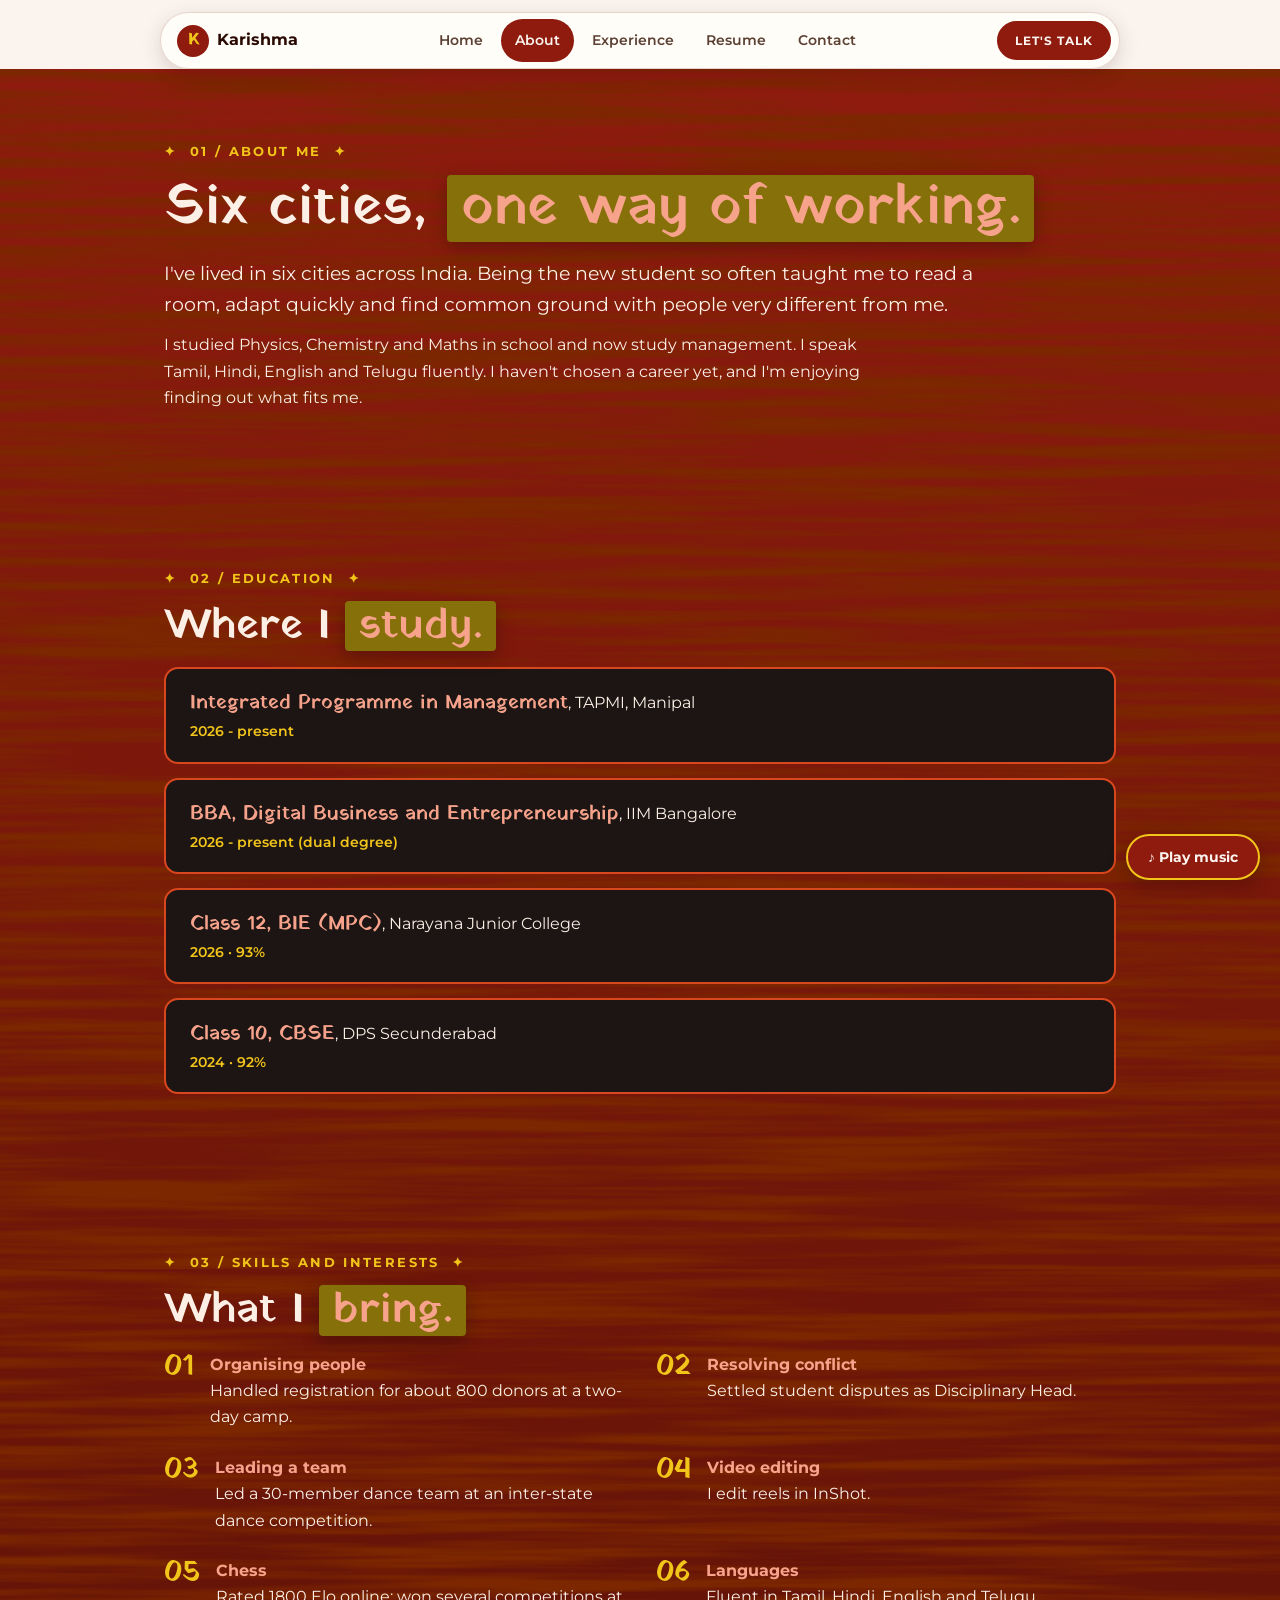
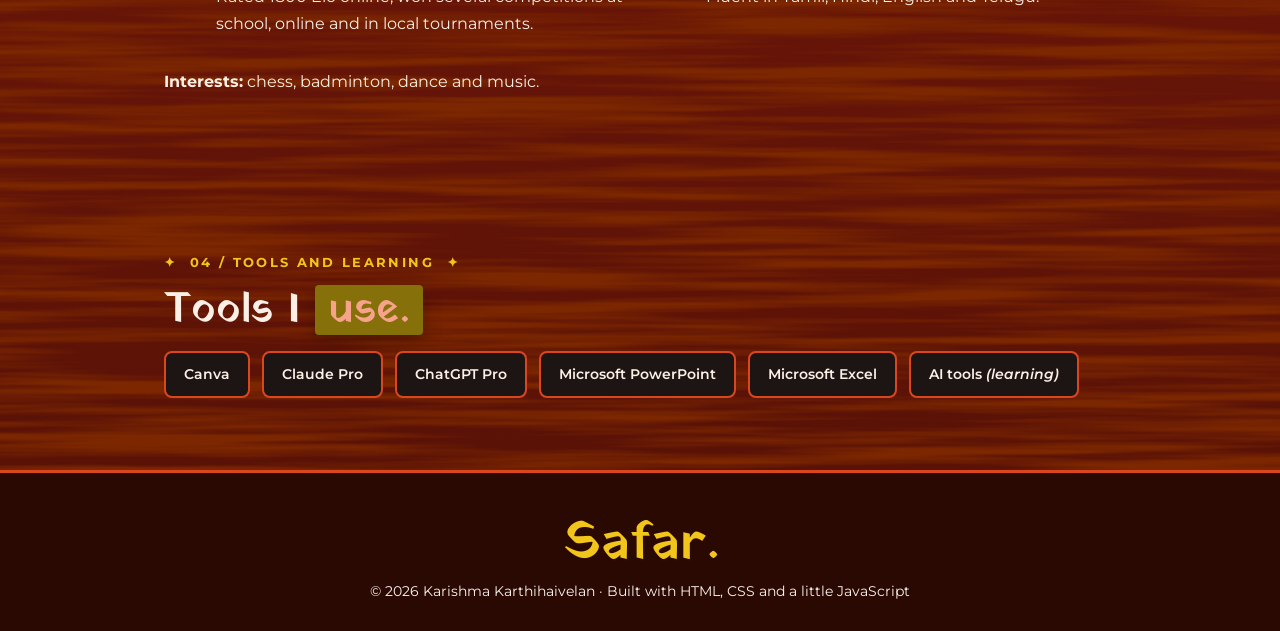
==== commit 8fd0527e: "Add files via upload" ====
--- a/about.html
+++ b/about.html
@@ -5,7 +5,7 @@
   <meta name="viewport" content="width=device-width, initial-scale=1.0">
   <title>About | Karishma Karthihaivelan</title>
 
-  <!-- google fonts: Yatra One for big headings, Montserrat for text -->
+  <!-- fonts from google fonts -->
   <link rel="preconnect" href="https://fonts.googleapis.com">
   <link rel="preconnect" href="https://fonts.gstatic.com" crossorigin>
   <link href="https://fonts.googleapis.com/css2?family=Montserrat:wght@400;500;600;700&family=Yatra+One&display=swap" rel="stylesheet">
@@ -14,15 +14,15 @@
 </head>
 <body>
 
-  <!-- nav bar (floating pill) -->
+  <!-- navigation -->
   <nav id="navbar">
     <a href="index.html" class="logo"><span class="logo-mark">K</span> Karishma</a>
     <div class="nav-links">
-        <a href="index.html" class="nav-link">Home</a>
-        <a href="about.html" class="nav-link active">About</a>
-        <a href="experience.html" class="nav-link">Experience</a>
-        <a href="resume.html" class="nav-link">Resume</a>
-        <a href="contact.html" class="nav-link">Contact</a>
+      <a href="index.html" class="nav-link">Home</a>
+      <a href="about.html" class="nav-link active">About</a>
+      <a href="experience.html" class="nav-link">Experience</a>
+      <a href="resume.html" class="nav-link">Resume</a>
+      <a href="contact.html" class="nav-link">Contact</a>
     </div>
     <a href="contact.html" class="btn btn-small">Let's talk</a>
   </nav>
@@ -42,10 +42,10 @@
       <p class="label">02 / Education</p>
       <h2>Where I <span class="hl">study.</span></h2>
       <ul class="edu-list">
-        <li><strong>Integrated Programme in Management</strong>, TAPMI, Manipal <span class="meta">2026 &ndash; present</span></li>
-        <li><strong>BBA, Digital Business and Entrepreneurship</strong>, IIM Bangalore <span class="meta">2026 &ndash; present (dual degree)</span></li>
-        <li><strong>Class 12, BIE (MPC)</strong>, Narayana Junior College <span class="meta">2026 &middot; 93%</span></li>
-        <li><strong>Class 10, CBSE</strong>, DPS Secunderabad <span class="meta">2024 &middot; 92%</span></li>
+        <li><strong>Integrated Programme in Management</strong>, TAPMI, Manipal <span class="meta">2026 - present</span></li>
+        <li><strong>BBA, Digital Business and Entrepreneurship</strong>, IIM Bangalore <span class="meta">2026 - present (dual degree)</span></li>
+        <li><strong>Class 12, BIE (MPC)</strong>, Narayana Junior College <span class="meta">2026 · 93%</span></li>
+        <li><strong>Class 10, CBSE</strong>, DPS Secunderabad <span class="meta">2024 · 92%</span></li>
       </ul>
     </section>
 
@@ -82,11 +82,11 @@
 
   <footer>
     <p class="foot-word">Safar.</p>
-    <p>&copy; 2026 Karishma Karthihaivelan &middot; Built with HTML, CSS and a little JavaScript</p>
+    <p>© 2026 Karishma Karthihaivelan · Built with HTML, CSS and a little JavaScript</p>
   </footer>
 
-  <!-- light background music -->
-  <button id="music-btn" class="music-btn" type="button" aria-pressed="false">&#9834; Play music</button>
+  <!-- music -->
+  <button id="music-btn" class="music-btn" type="button">♪ Play music</button>
   <script src="music.js"></script>
 
 </body>
--- a/style.css
+++ b/style.css
@@ -1,4 +1,4 @@
-/* colours - cream, deep red wood, dark cards, gold and mustard */
+/* colours i used */
 :root {
   --cream: #FBF4EE;
   --paper: #FFFDF9;
@@ -14,14 +14,16 @@
   --light: #FBEFE6;
   --soft-light: #E9D3C8;
   --line: rgba(122, 31, 11, 0.18);
-  /* wood grain made with an SVG noise filter - no image file needed */
-  --wood: url("data:image/svg+xml,%3Csvg xmlns='http://www.w3.org/2000/svg' width='2000' height='1200'%3E%3Cfilter id='w'%3E%3CfeTurbulence type='fractalNoise' baseFrequency='0.003 0.09' numOctaves='3' seed='7' stitchTiles='stitch'/%3E%3CfeColorMatrix values='0 0 0 0 0.2 0 0 0 0 0.02 0 0 0 0 0 0 0 0 -3 1.9'/%3E%3C/filter%3E%3Crect width='100%25' height='100%25' filter='url(%23w)'/%3E%3C/svg%3E");
-}
-
-/* basic page setup */
-* { box-sizing: border-box; }
-
-html { scroll-behavior: smooth; }
+}
+
+/* basic stuff */
+* {
+  box-sizing: border-box;
+}
+
+html {
+  scroll-behavior: smooth;
+}
 
 body {
   margin: 0;
@@ -30,7 +32,7 @@
   font-family: 'Montserrat', sans-serif;
   font-size: 16px;
   line-height: 1.65;
-  /* keeps the footer at the bottom on short pages */
+  /* this keeps the footer at the bottom when a page is short */
   min-height: 100vh;
   display: flex;
   flex-direction: column;
@@ -43,24 +45,37 @@
   margin: 0 0 16px 0;
 }
 
-h1 { font-size: 56px; }
-
-h2 { font-size: 42px; }
-
-p { margin: 0 0 12px 0; max-width: 65ch; }
-
-a { color: var(--gold); }
-
-a:focus-visible, button:focus-visible { outline: 3px solid var(--gold); outline-offset: 3px; }
-
-/* the red wood part of every page */
+h1 {
+  font-size: 56px;
+}
+
+h2 {
+  font-size: 42px;
+}
+
+p {
+  margin: 0 0 12px 0;
+  max-width: 65ch;
+}
+
+a {
+  color: var(--gold);
+}
+
+a:focus-visible, button:focus-visible {
+  outline: 3px solid var(--gold);
+  outline-offset: 3px;
+}
+
+/* red wood background for the main part */
 main {
   flex: 1;
-  background: var(--wood), linear-gradient(180deg, var(--red), var(--red-dark));
+  /* wood.svg is a noise texture i made, it goes on top of the red */
+  background: url("wood.svg"), linear-gradient(180deg, var(--red), var(--red-dark));
   color: var(--light);
 }
 
-/* gold labels like "✦ 01 / About me ✦" */
+/* small gold labels above the headings */
 .label {
   font-size: 13px;
   font-weight: 700;
@@ -70,11 +85,15 @@
   margin-bottom: 12px;
 }
 
-.label::before { content: "\2726\00a0\00a0"; }
-
-.label::after { content: "\00a0\00a0\2726"; }
-
-/* mustard highlight box behind key words */
+.label::before {
+  content: "\2726\00a0\00a0";
+}
+
+.label::after {
+  content: "\00a0\00a0\2726";
+}
+
+/* the yellow box behind some words */
 .hl {
   display: inline-block;
   background-color: var(--mustard);
@@ -96,13 +115,20 @@
   text-transform: uppercase;
 }
 
-.star { color: var(--gold); display: inline-block; animation: twinkle 2.4s ease-in-out infinite; }
+.star {
+  color: var(--gold);
+  display: inline-block;
+  animation: twinkle 2.4s ease-in-out infinite;
+}
 
 @keyframes twinkle {
-  50% { opacity: 0.3; transform: scale(0.7) rotate(45deg); }
-}
-
-/* nav bar - a floating pill that stays on top */
+  50% {
+    opacity: 0.3;
+    transform: scale(0.7) rotate(45deg);
+  }
+}
+
+/* ===== NAV BAR ===== */
 #navbar {
   position: sticky;
   top: 12px;
@@ -122,7 +148,14 @@
   box-shadow: 0 6px 20px rgba(42, 9, 3, 0.15);
 }
 
-.logo { display: flex; align-items: center; gap: 8px; font-weight: 700; color: var(--ink); text-decoration: none; }
+.logo {
+  display: flex;
+  align-items: center;
+  gap: 8px;
+  font-weight: 700;
+  color: var(--ink);
+  text-decoration: none;
+}
 
 .logo-mark {
   display: inline-flex;
@@ -136,7 +169,10 @@
   font-family: 'Yatra One', serif;
 }
 
-.nav-links { display: flex; gap: 4px; }
+.nav-links {
+  display: flex;
+  gap: 4px;
+}
 
 .nav-link {
   padding: 10px 14px;
@@ -148,12 +184,18 @@
   transition: background-color 0.2s, color 0.2s;
 }
 
-.nav-link:hover { background-color: rgba(142, 27, 14, 0.08); color: var(--red); }
-
-/* shows which page you are on */
-.nav-link.active { background-color: var(--red); color: var(--cream); }
-
-/* buttons - mustard with a red edge */
+.nav-link:hover {
+  background-color: rgba(142, 27, 14, 0.08);
+  color: var(--red);
+}
+
+/* highlight the page im on */
+.nav-link.active {
+  background-color: var(--red);
+  color: var(--cream);
+}
+
+/* buttons */
 .btn {
   display: inline-block;
   padding: 13px 26px;
@@ -169,19 +211,44 @@
   transition: background-color 0.2s, color 0.2s, box-shadow 0.2s;
 }
 
-.btn:hover { background-color: var(--gold); color: var(--ink); box-shadow: 0 0 18px rgba(242, 197, 27, 0.5); }
-
-.btn-outline { background-color: transparent; color: var(--red); border-color: var(--red); }
-
-main .btn-outline { color: var(--light); border-color: var(--light); }
-
-.btn-small { padding: 8px 16px; font-size: 12px; border-radius: 999px; background-color: var(--red); color: var(--cream); border-color: var(--red); }
-
-.buttons { display: flex; flex-wrap: wrap; gap: 12px; margin-top: 24px; }
-
-.buttons.center { justify-content: center; }
-
-/* hero - cream, everything centred around the big word */
+.btn:hover {
+  background-color: var(--gold);
+  color: var(--ink);
+  box-shadow: 0 0 18px rgba(242, 197, 27, 0.5);
+}
+
+.btn-outline {
+  background-color: transparent;
+  color: var(--red);
+  border-color: var(--red);
+}
+
+main .btn-outline {
+  color: var(--light);
+  border-color: var(--light);
+}
+
+.btn-small {
+  padding: 8px 16px;
+  font-size: 12px;
+  border-radius: 999px;
+  background-color: var(--red);
+  color: var(--cream);
+  border-color: var(--red);
+}
+
+.buttons {
+  display: flex;
+  flex-wrap: wrap;
+  gap: 12px;
+  margin-top: 24px;
+}
+
+.buttons.center {
+  justify-content: center;
+}
+
+/* ===== TOP SECTION ===== */
 #hero {
   max-width: 960px;
   margin: 0 auto;
@@ -189,16 +256,35 @@
   text-align: center;
 }
 
-#hero > * { animation: fade-up 0.9s ease both; }
-#hero > *:nth-child(2) { animation-delay: 0.1s; }
-#hero > *:nth-child(3) { animation-delay: 0.2s; }
-#hero > *:nth-child(4) { animation-delay: 0.3s; }
-#hero > *:nth-child(5) { animation-delay: 0.4s; }
-#hero > *:nth-child(n+6) { animation-delay: 0.5s; }
+/* everything at the top fades in one after the other */
+#hero > * {
+  animation: fade-up 0.9s ease both;
+}
+#hero > *:nth-child(2) {
+  animation-delay: 0.1s;
+}
+#hero > *:nth-child(3) {
+  animation-delay: 0.2s;
+}
+#hero > *:nth-child(4) {
+  animation-delay: 0.3s;
+}
+#hero > *:nth-child(5) {
+  animation-delay: 0.4s;
+}
+#hero > *:nth-child(n+6) {
+  animation-delay: 0.5s;
+}
 
 @keyframes fade-up {
-  from { opacity: 0; transform: translateY(24px); }
-  to { opacity: 1; transform: none; }
+  from {
+    opacity: 0;
+    transform: translateY(24px);
+  }
+  to {
+    opacity: 1;
+    transform: none;
+  }
 }
 
 .three-words {
@@ -229,7 +315,12 @@
   margin: 0 auto 20px;
 }
 
-.hero-quote { margin: 0 auto 40px; font-style: italic; color: #5C4033; font-weight: 600; }
+.hero-quote {
+  margin: 0 auto 40px;
+  font-style: italic;
+  color: #5C4033;
+  font-weight: 600;
+}
 
 .photo {
   width: 240px;
@@ -243,13 +334,21 @@
   box-shadow: 0 0 0 14px rgba(142, 27, 14, 0.08);
 }
 
-.hero-intro, .contact-line { margin-left: auto; margin-right: auto; }
-
-.contact-line { font-size: 14px; color: #5C4033; }
-
-.contact-line a { color: var(--red); }
-
-/* scrolling strip */
+.hero-intro, .contact-line {
+  margin-left: auto;
+  margin-right: auto;
+}
+
+.contact-line {
+  font-size: 14px;
+  color: #5C4033;
+}
+
+.contact-line a {
+  color: var(--red);
+}
+
+/* moving text strip */
 .marquee {
   overflow: hidden;
   background-color: var(--ink);
@@ -270,23 +369,42 @@
   animation: slide 30s linear infinite;
 }
 
-.marquee-track span { display: inline-flex; gap: 24px; }
+.marquee-track span {
+  display: inline-flex;
+  gap: 24px;
+}
 
 @keyframes slide {
-  from { transform: translateX(0); }
-  to { transform: translateX(-50%); }
-}
-
-/* normal sections */
-main section { max-width: 1000px; margin: 0 auto; padding: 72px 24px; }
-
-.lead { font-size: 19px; }
-
-.intro, .meta { color: var(--soft-light); }
-
-.meta { font-size: 14px; color: var(--peach); font-weight: 600; }
-
-/* things rise in as you scroll (browsers that support it) */
+  from {
+    transform: translateX(0);
+  }
+  to {
+    transform: translateX(-50%);
+  }
+}
+
+/* sections */
+main section {
+  max-width: 1000px;
+  margin: 0 auto;
+  padding: 72px 24px;
+}
+
+.lead {
+  font-size: 19px;
+}
+
+.intro, .meta {
+  color: var(--soft-light);
+}
+
+.meta {
+  font-size: 14px;
+  color: var(--peach);
+  font-weight: 600;
+}
+
+/* slide in effect when you scroll (only works in some browsers) */
 @supports (animation-timeline: view()) {
   main section > *, .card, .stat, .edu-list li, .skill-list li {
     animation: fade-up linear both;
@@ -295,8 +413,12 @@
   }
 }
 
-/* at a glance numbers */
-.stats { display: grid; grid-template-columns: repeat(4, 1fr); gap: 20px; }
+/* at a glance boxes */
+.stats {
+  display: grid;
+  grid-template-columns: repeat(4, 1fr);
+  gap: 20px;
+}
 
 .stat {
   background-color: var(--card);
@@ -313,14 +435,29 @@
   margin-bottom: 8px;
 }
 
-.stat p { font-size: 14px; color: var(--soft-light); margin: 0; }
-
-.stat .number { font-size: 52px; color: var(--gold); margin-bottom: 8px; }
-
-/* dark cards with an orange-red edge and a brown header strip */
-.cards { display: grid; grid-template-columns: repeat(4, 1fr); gap: 20px; }
-
-.cards.three { grid-template-columns: repeat(3, 1fr); }
+.stat p {
+  font-size: 14px;
+  color: var(--soft-light);
+  margin: 0;
+}
+
+/* .stat p was making the numbers small so i added this */
+.stat .number {
+  font-size: 52px;
+  color: var(--gold);
+  margin-bottom: 8px;
+}
+
+/* ===== CARDS ===== */
+.cards {
+  display: grid;
+  grid-template-columns: repeat(4, 1fr);
+  gap: 20px;
+}
+
+.cards.three {
+  grid-template-columns: repeat(3, 1fr);
+}
 
 .card {
   background-color: var(--card);
@@ -344,13 +481,23 @@
   color: var(--edge);
 }
 
-.card h3 { font-size: 26px; color: var(--peach); margin: 0 0 8px; }
-
-.card-link { text-decoration: none; }
-
-.card:hover { border-color: var(--gold); box-shadow: 0 0 24px rgba(242, 197, 27, 0.25); transform: translateY(-4px); }
-
-/* highlight box for the chess achievement */
+.card h3 {
+  font-size: 26px;
+  color: var(--peach);
+  margin: 0 0 8px;
+}
+
+.card-link {
+  text-decoration: none;
+}
+
+.card:hover {
+  border-color: var(--gold);
+  box-shadow: 0 0 24px rgba(242, 197, 27, 0.25);
+  transform: translateY(-4px);
+}
+
+/* chess box */
 .highlight {
   display: flex;
   align-items: center;
@@ -362,12 +509,22 @@
   padding: 32px;
 }
 
-.highlight .number { color: var(--gold); font-size: 80px; margin: 0; }
-
-.highlight p { margin: 0; }
-
-/* education + skills lists */
-.edu-list, .skill-list { list-style: none; padding: 0; margin: 0; }
+.highlight .number {
+  color: var(--gold);
+  font-size: 80px;
+  margin: 0;
+}
+
+.highlight p {
+  margin: 0;
+}
+
+/* education and skills */
+.edu-list, .skill-list {
+  list-style: none;
+  padding: 0;
+  margin: 0;
+}
 
 .edu-list li {
   background-color: var(--card);
@@ -377,22 +534,50 @@
   margin-bottom: 14px;
 }
 
-.edu-list strong { color: var(--peach); font-family: 'Yatra One', serif; font-weight: 400; font-size: 20px; }
-
-.edu-list .meta { display: block; color: var(--gold); }
-
-.skill-list { display: grid; grid-template-columns: 1fr 1fr; gap: 24px 32px; }
-
-.skill-list li { display: flex; gap: 16px; }
-
-.skill-list strong { color: var(--peach); }
-
-.num { font-family: 'Yatra One', serif; font-size: 30px; line-height: 1; color: var(--gold); }
-
-.interests { margin-top: 32px; }
-
-/* tools shown as short labels */
-.tool-row { display: flex; flex-wrap: wrap; gap: 12px; }
+.edu-list strong {
+  color: var(--peach);
+  font-family: 'Yatra One', serif;
+  font-weight: 400;
+  font-size: 20px;
+}
+
+.edu-list .meta {
+  display: block;
+  color: var(--gold);
+}
+
+.skill-list {
+  display: grid;
+  grid-template-columns: 1fr 1fr;
+  gap: 24px 32px;
+}
+
+.skill-list li {
+  display: flex;
+  gap: 16px;
+}
+
+.skill-list strong {
+  color: var(--peach);
+}
+
+.num {
+  font-family: 'Yatra One', serif;
+  font-size: 30px;
+  line-height: 1;
+  color: var(--gold);
+}
+
+.interests {
+  margin-top: 32px;
+}
+
+/* tools */
+.tool-row {
+  display: flex;
+  flex-wrap: wrap;
+  gap: 12px;
+}
 
 .tool {
   padding: 10px 18px;
@@ -405,17 +590,39 @@
   transition: border-color 0.2s, color 0.2s;
 }
 
-.tool:hover { border-color: var(--gold); color: var(--gold); }
-
-/* contact cards */
-.contact-cards { display: grid; grid-template-columns: repeat(3, 1fr); gap: 20px; margin-top: 24px; }
-
-.small-h { font-size: 18px; word-break: break-all; }
-
-/* resume sheet (looks like a printed page) */
-#resume-wrap { max-width: 1000px; margin: 0 auto; padding: 72px 24px; }
-
-.resume-top { display: flex; justify-content: space-between; align-items: flex-end; flex-wrap: wrap; gap: 16px; margin-bottom: 32px; }
+.tool:hover {
+  border-color: var(--gold);
+  color: var(--gold);
+}
+
+/* contact page cards */
+.contact-cards {
+  display: grid;
+  grid-template-columns: repeat(3, 1fr);
+  gap: 20px;
+  margin-top: 24px;
+}
+
+.small-h {
+  font-size: 18px;
+  word-break: break-all;
+}
+
+/* resume - made it look like a paper */
+#resume-wrap {
+  max-width: 1000px;
+  margin: 0 auto;
+  padding: 72px 24px;
+}
+
+.resume-top {
+  display: flex;
+  justify-content: space-between;
+  align-items: flex-end;
+  flex-wrap: wrap;
+  gap: 16px;
+  margin-bottom: 32px;
+}
 
 #resume {
   max-width: 760px;
@@ -429,13 +636,24 @@
   font-size: 15px;
 }
 
-.res-name { font-size: 34px; color: var(--red); margin-bottom: 4px; }
-
-.res-contact, .res-date { color: #5C4033; }
-
-.res-date { float: right; }
-
-.res-profile { font-style: italic; max-width: none; }
+.res-name {
+  font-size: 34px;
+  color: var(--red);
+  margin-bottom: 4px;
+}
+
+.res-contact, .res-date {
+  color: #5C4033;
+}
+
+.res-date {
+  float: right;
+}
+
+.res-profile {
+  font-style: italic;
+  max-width: none;
+}
 
 #resume h3 {
   font-family: 'Montserrat', sans-serif;
@@ -449,18 +667,37 @@
   border-bottom: 1px solid var(--line);
 }
 
-#resume p { max-width: none; margin-bottom: 4px; }
-
-.res-item { margin-bottom: 12px; }
+#resume p {
+  max-width: none;
+  margin-bottom: 4px;
+}
+
+.res-item {
+  margin-bottom: 12px;
+}
 
 /* footer */
-footer { text-align: center; padding: 40px 24px 24px; background-color: var(--ink); color: var(--cream); font-size: 14px; border-top: 3px solid var(--edge); }
-
-footer p { margin: 0 auto 4px; }
-
-.foot-word { font-family: 'Yatra One', serif; font-size: 52px; color: var(--gold); line-height: 1.2; }
-
-/* floating music button */
+footer {
+  text-align: center;
+  padding: 40px 24px 24px;
+  background-color: var(--ink);
+  color: var(--cream);
+  font-size: 14px;
+  border-top: 3px solid var(--edge);
+}
+
+footer p {
+  margin: 0 auto 4px;
+}
+
+.foot-word {
+  font-family: 'Yatra One', serif;
+  font-size: 52px;
+  color: var(--gold);
+  line-height: 1.2;
+}
+
+/* music button (bottom right) */
 .music-btn {
   position: fixed;
   right: 20px;
@@ -479,38 +716,104 @@
   transition: background-color 0.2s;
 }
 
-.music-btn:hover { background-color: var(--red-dark); }
-
-/* phones and small screens */
+.music-btn:hover {
+  background-color: var(--red-dark);
+}
+
+/* ===== PHONE ===== */
 @media (max-width: 700px) {
-  #navbar { position: static; flex-wrap: wrap; justify-content: center; border-radius: 20px; padding: 10px; }
-  .nav-links { flex-wrap: wrap; justify-content: center; }
-  .three-words { font-size: 13px; letter-spacing: 0.1em; margin-bottom: 24px; }
-  .big-word { font-size: 88px; }
-  .byline { font-size: 16px; }
-  h1 { font-size: 38px; }
-  h2 { font-size: 32px; }
-  .photo { width: 180px; height: 180px; }
-  main section, #resume-wrap { padding: 48px 16px; }
-  .stats { grid-template-columns: 1fr 1fr; }
-  .cards, .cards.three, .contact-cards, .skill-list { grid-template-columns: 1fr; }
-  .highlight { flex-direction: column; align-items: flex-start; gap: 12px; }
-  #resume { padding: 24px; }
-  .res-date { float: none; display: block; }
-}
-
-/* people who prefer less motion get a still page */
+  #navbar {
+    position: static;
+    flex-wrap: wrap;
+    justify-content: center;
+    border-radius: 20px;
+    padding: 10px;
+  }
+  .nav-links {
+    flex-wrap: wrap;
+    justify-content: center;
+  }
+  .three-words {
+    font-size: 13px;
+    letter-spacing: 0.1em;
+    margin-bottom: 24px;
+  }
+  .big-word {
+    font-size: 88px;
+  }
+  .byline {
+    font-size: 16px;
+  }
+  h1 {
+    font-size: 38px;
+  }
+  h2 {
+    font-size: 32px;
+  }
+  .photo {
+    width: 180px;
+    height: 180px;
+  }
+  main section, #resume-wrap {
+    padding: 48px 16px;
+  }
+  .stats {
+    grid-template-columns: 1fr 1fr;
+  }
+  .cards, .cards.three, .contact-cards, .skill-list {
+    grid-template-columns: 1fr;
+  }
+  .highlight {
+    flex-direction: column;
+    align-items: flex-start;
+    gap: 12px;
+  }
+  #resume {
+    padding: 24px;
+  }
+  .res-date {
+    float: none;
+    display: block;
+  }
+}
+
+/* turn off animations if someone doesnt want motion */
 @media (prefers-reduced-motion: reduce) {
-  *, *::before, *::after { animation: none !important; transition: none !important; }
-  html { scroll-behavior: auto; }
-}
-
-/* printing - only the resume, black on white, one A4 page */
+  *, *::before, *::after {
+    animation: none !important;
+    transition: none !important;
+  }
+  html {
+    scroll-behavior: auto;
+  }
+}
+
+/* when printing only show the resume */
 @media print {
   @page { size: A4; margin: 15mm; }
-  body { background: #FFFFFF; color: #000000; display: block; min-height: 0; }
-  main { background: none; }
-  #navbar, #hero, .marquee, main section, .resume-top, footer, .music-btn { display: none; }
-  #resume-wrap, #resume { display: block; padding: 0; margin: 0; border: none; box-shadow: none; max-width: none; }
-  #resume, #resume h2, #resume h3, #resume p { font-family: Arial, Helvetica, sans-serif; color: #000000; animation: none; }
-}
+  body {
+    background: #FFFFFF;
+    color: #000000;
+    display: block;
+    min-height: 0;
+  }
+  main {
+    background: none;
+  }
+  #navbar, #hero, .marquee, main section, .resume-top, footer, .music-btn {
+    display: none;
+  }
+  #resume-wrap, #resume {
+    display: block;
+    padding: 0;
+    margin: 0;
+    border: none;
+    box-shadow: none;
+    max-width: none;
+  }
+  #resume, #resume h2, #resume h3, #resume p {
+    font-family: Arial, Helvetica, sans-serif;
+    color: #000000;
+    animation: none;
+  }
+}
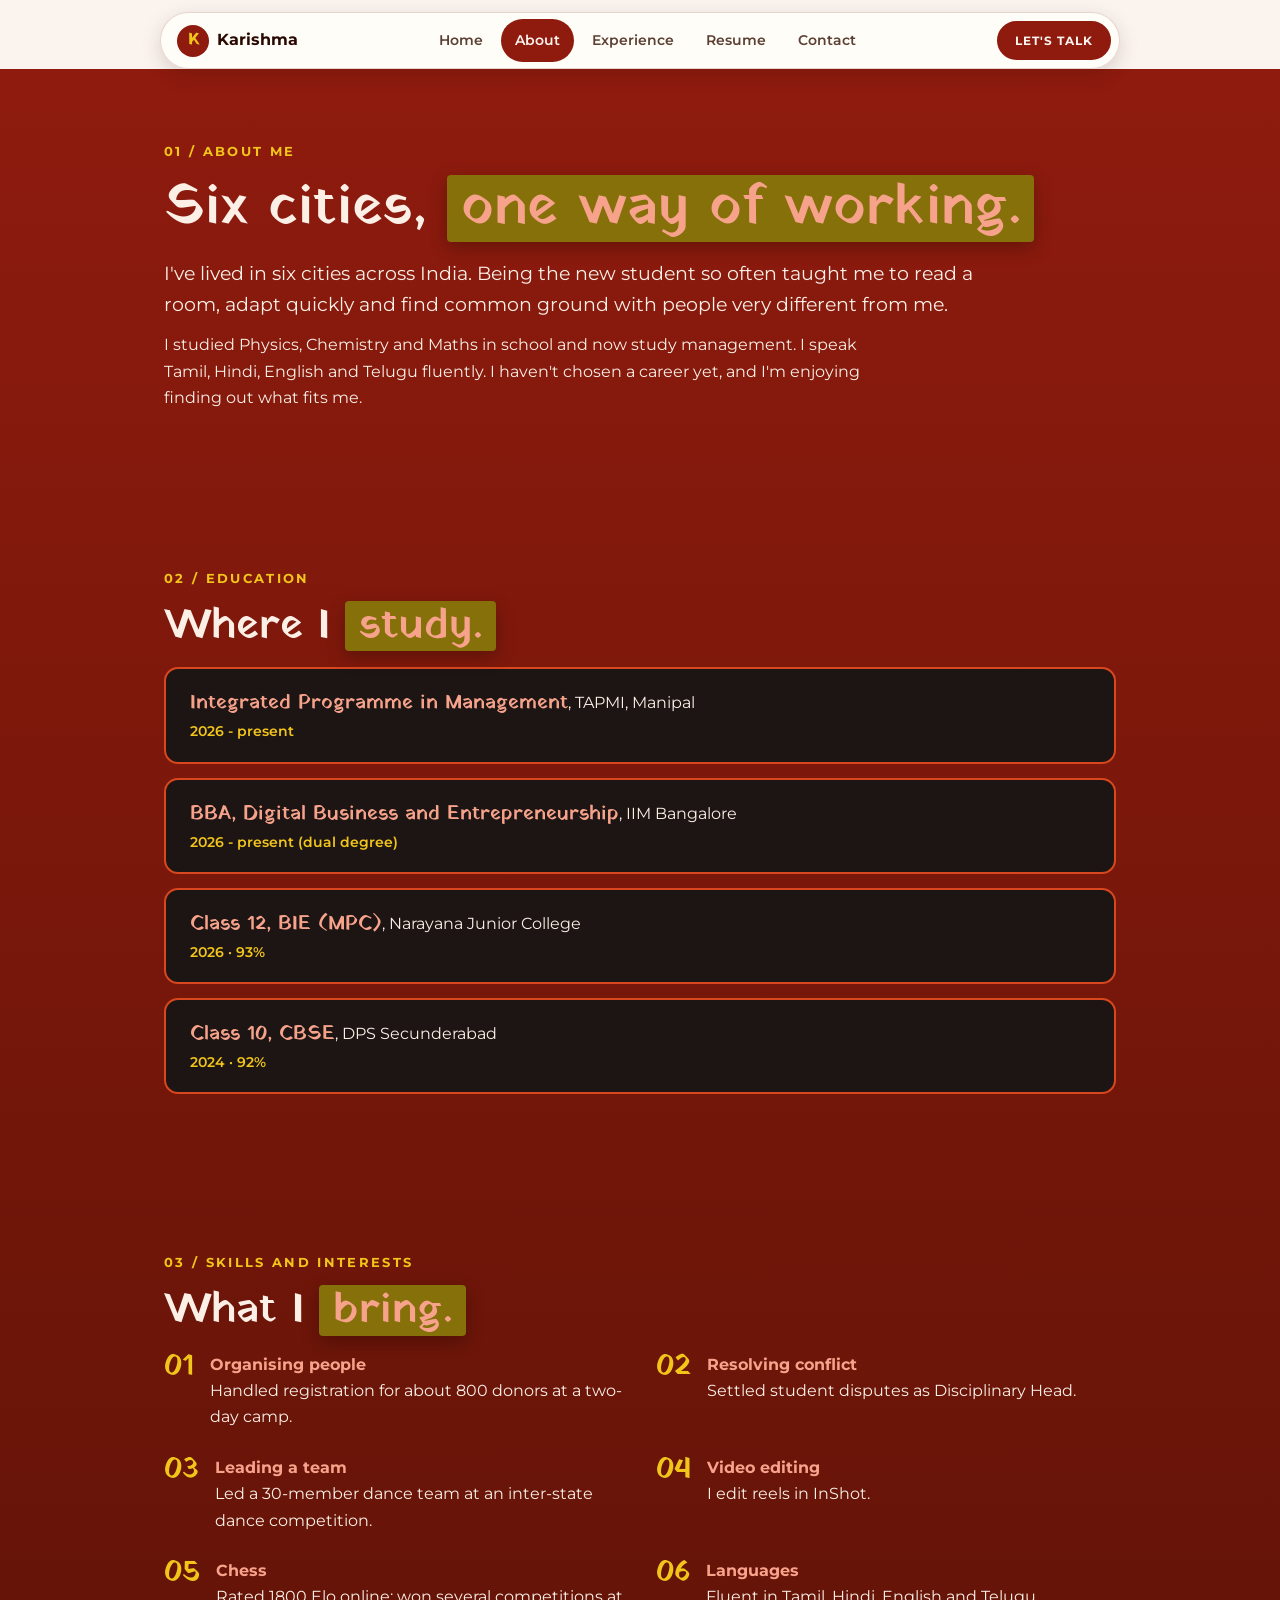
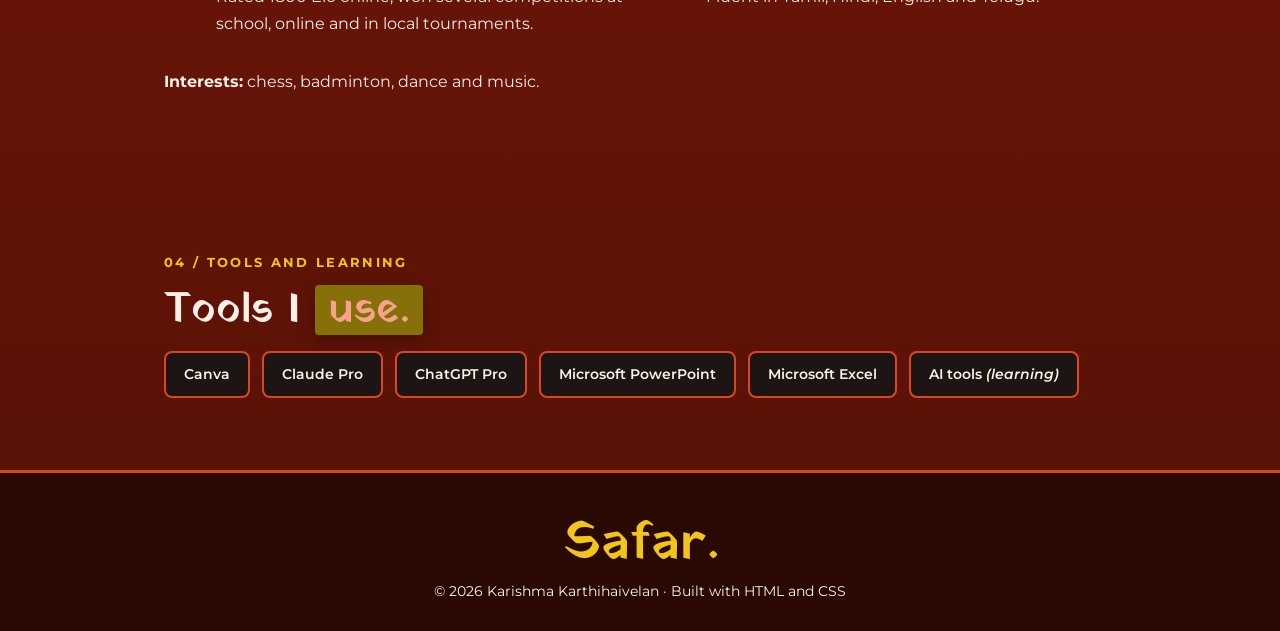
==== commit 92a72a49: "Simplified the CSS, removed music and animations" ====
--- a/about.html
+++ b/about.html
@@ -82,12 +82,9 @@
 
   <footer>
     <p class="foot-word">Safar.</p>
-    <p>© 2026 Karishma Karthihaivelan · Built with HTML, CSS and a little JavaScript</p>
+    <p>© 2026 Karishma Karthihaivelan · Built with HTML and CSS</p>
   </footer>
 
-  <!-- music -->
-  <button id="music-btn" class="music-btn" type="button">♪ Play music</button>
-  <script src="music.js"></script>
 
 </body>
 </html>
--- a/style.css
+++ b/style.css
@@ -1,34 +1,15 @@
-/* colours i used */
-:root {
-  --cream: #FBF4EE;
-  --paper: #FFFDF9;
-  --ink: #2A0903;
-  --red: #8E1B0E;
-  --red-dark: #5A1206;
-  --card: #1D1513;
-  --card-head: #3A1A08;
-  --edge: #D9471F;
-  --gold: #F2C51B;
-  --mustard: #85700A;
-  --peach: #F7A38C;
-  --light: #FBEFE6;
-  --soft-light: #E9D3C8;
-  --line: rgba(122, 31, 11, 0.18);
-}
+/* colours i used: cream #FBF4EE, maroon #8E1B0E and #5A1206, dark brown #1D1513,
+   orange-red #D9471F, gold #F2C51B, mustard #85700A, peach #F7A38C */
 
 /* basic stuff */
 * {
   box-sizing: border-box;
 }
 
-html {
-  scroll-behavior: smooth;
-}
-
 body {
   margin: 0;
-  background-color: var(--cream);
-  color: var(--ink);
+  background-color: #FBF4EE;
+  color: #2A0903;
   font-family: 'Montserrat', sans-serif;
   font-size: 16px;
   line-height: 1.65;
@@ -59,20 +40,14 @@
 }
 
 a {
-  color: var(--gold);
-}
-
-a:focus-visible, button:focus-visible {
-  outline: 3px solid var(--gold);
-  outline-offset: 3px;
-}
-
-/* red wood background for the main part */
+  color: #F2C51B;
+}
+
+/* red background for the main part, a bit darker at the bottom */
 main {
   flex: 1;
-  /* wood.svg is a noise texture i made, it goes on top of the red */
-  background: url("wood.svg"), linear-gradient(180deg, var(--red), var(--red-dark));
-  color: var(--light);
+  background: linear-gradient(180deg, #8E1B0E, #5A1206);
+  color: #FBEFE6;
 }
 
 /* small gold labels above the headings */
@@ -81,23 +56,15 @@
   font-weight: 700;
   letter-spacing: 0.18em;
   text-transform: uppercase;
-  color: var(--gold);
+  color: #F2C51B;
   margin-bottom: 12px;
-}
-
-.label::before {
-  content: "\2726\00a0\00a0";
-}
-
-.label::after {
-  content: "\00a0\00a0\2726";
 }
 
 /* the yellow box behind some words */
 .hl {
   display: inline-block;
-  background-color: var(--mustard);
-  color: var(--peach);
+  background-color: #85700A;
+  color: #F7A38C;
   padding: 0 14px;
   border-radius: 4px;
   box-shadow: 0 6px 18px rgba(0, 0, 0, 0.25);
@@ -105,8 +72,8 @@
 
 .tag {
   display: inline-block;
-  background-color: var(--red);
-  color: var(--cream);
+  background-color: #8E1B0E;
+  color: #FBF4EE;
   padding: 3px 10px;
   border-radius: 4px;
   font-size: 11px;
@@ -116,16 +83,7 @@
 }
 
 .star {
-  color: var(--gold);
-  display: inline-block;
-  animation: twinkle 2.4s ease-in-out infinite;
-}
-
-@keyframes twinkle {
-  50% {
-    opacity: 0.3;
-    transform: scale(0.7) rotate(45deg);
-  }
+  color: #F2C51B;
 }
 
 /* ===== NAV BAR ===== */
@@ -134,7 +92,7 @@
   top: 12px;
   z-index: 10;
   max-width: 960px;
-  width: calc(100% - 32px);
+  width: 92%;
   margin: 12px auto 0;
   display: flex;
   justify-content: space-between;
@@ -142,8 +100,7 @@
   gap: 16px;
   padding: 6px 8px 6px 16px;
   background-color: rgba(255, 253, 249, 0.92);
-  backdrop-filter: blur(8px);
-  border: 1px solid var(--line);
+  border: 1px solid rgba(122, 31, 11, 0.18);
   border-radius: 999px;
   box-shadow: 0 6px 20px rgba(42, 9, 3, 0.15);
 }
@@ -153,7 +110,7 @@
   align-items: center;
   gap: 8px;
   font-weight: 700;
-  color: var(--ink);
+  color: #2A0903;
   text-decoration: none;
 }
 
@@ -164,8 +121,8 @@
   width: 32px;
   height: 32px;
   border-radius: 50%;
-  background-color: var(--red);
-  color: var(--gold);
+  background-color: #8E1B0E;
+  color: #F2C51B;
   font-family: 'Yatra One', serif;
 }
 
@@ -186,22 +143,22 @@
 
 .nav-link:hover {
   background-color: rgba(142, 27, 14, 0.08);
-  color: var(--red);
+  color: #8E1B0E;
 }
 
 /* highlight the page im on */
 .nav-link.active {
-  background-color: var(--red);
-  color: var(--cream);
+  background-color: #8E1B0E;
+  color: #FBF4EE;
 }
 
 /* buttons */
 .btn {
   display: inline-block;
   padding: 13px 26px;
-  background-color: var(--mustard);
-  color: var(--peach);
-  border: 2px solid var(--edge);
+  background-color: #85700A;
+  color: #F7A38C;
+  border: 2px solid #D9471F;
   border-radius: 6px;
   font-size: 14px;
   font-weight: 700;
@@ -212,29 +169,29 @@
 }
 
 .btn:hover {
-  background-color: var(--gold);
-  color: var(--ink);
+  background-color: #F2C51B;
+  color: #2A0903;
   box-shadow: 0 0 18px rgba(242, 197, 27, 0.5);
 }
 
 .btn-outline {
   background-color: transparent;
-  color: var(--red);
-  border-color: var(--red);
+  color: #8E1B0E;
+  border-color: #8E1B0E;
 }
 
 main .btn-outline {
-  color: var(--light);
-  border-color: var(--light);
+  color: #FBEFE6;
+  border-color: #FBEFE6;
 }
 
 .btn-small {
   padding: 8px 16px;
   font-size: 12px;
   border-radius: 999px;
-  background-color: var(--red);
-  color: var(--cream);
-  border-color: var(--red);
+  background-color: #8E1B0E;
+  color: #FBF4EE;
+  border-color: #8E1B0E;
 }
 
 .buttons {
@@ -256,37 +213,6 @@
   text-align: center;
 }
 
-/* everything at the top fades in one after the other */
-#hero > * {
-  animation: fade-up 0.9s ease both;
-}
-#hero > *:nth-child(2) {
-  animation-delay: 0.1s;
-}
-#hero > *:nth-child(3) {
-  animation-delay: 0.2s;
-}
-#hero > *:nth-child(4) {
-  animation-delay: 0.3s;
-}
-#hero > *:nth-child(5) {
-  animation-delay: 0.4s;
-}
-#hero > *:nth-child(n+6) {
-  animation-delay: 0.5s;
-}
-
-@keyframes fade-up {
-  from {
-    opacity: 0;
-    transform: translateY(24px);
-  }
-  to {
-    opacity: 1;
-    transform: none;
-  }
-}
-
 .three-words {
   display: flex;
   justify-content: space-between;
@@ -294,14 +220,14 @@
   font-size: 20px;
   letter-spacing: 0.2em;
   text-transform: uppercase;
-  color: var(--red);
+  color: #8E1B0E;
   margin-bottom: 40px;
 }
 
 .big-word {
   font-size: 150px;
   line-height: 1;
-  color: var(--red);
+  color: #8E1B0E;
   margin: 12px 0 8px;
   text-shadow: 4px 4px 0 rgba(242, 197, 27, 0.35);
 }
@@ -311,7 +237,7 @@
   font-size: 22px;
   letter-spacing: 0.12em;
   text-transform: uppercase;
-  color: var(--red);
+  color: #8E1B0E;
   margin: 0 auto 20px;
 }
 
@@ -326,9 +252,8 @@
   width: 240px;
   height: 240px;
   border-radius: 50%;
-  object-fit: cover;
-  border: 6px solid var(--red);
-  outline: 2px solid var(--gold);
+  border: 6px solid #8E1B0E;
+  outline: 2px solid #F2C51B;
   outline-offset: 6px;
   margin-bottom: 32px;
   box-shadow: 0 0 0 14px rgba(142, 27, 14, 0.08);
@@ -345,42 +270,34 @@
 }
 
 .contact-line a {
-  color: var(--red);
-}
-
-/* moving text strip */
+  color: #8E1B0E;
+}
+
+/* dark strip with four words */
 .marquee {
   overflow: hidden;
-  background-color: var(--ink);
-  color: var(--gold);
+  background-color: #2A0903;
+  color: #F2C51B;
   padding: 14px 0;
-  white-space: nowrap;
-  border-top: 3px solid var(--edge);
-  border-bottom: 3px solid var(--edge);
+  text-align: center;
+  border-top: 3px solid #D9471F;
+  border-bottom: 3px solid #D9471F;
 }
 
 .marquee-track {
-  display: inline-flex;
+  display: flex;
+  flex-wrap: wrap;
+  justify-content: center;
   gap: 24px;
   font-size: 14px;
   font-weight: 700;
   letter-spacing: 0.18em;
   text-transform: uppercase;
-  animation: slide 30s linear infinite;
 }
 
 .marquee-track span {
   display: inline-flex;
   gap: 24px;
-}
-
-@keyframes slide {
-  from {
-    transform: translateX(0);
-  }
-  to {
-    transform: translateX(-50%);
-  }
 }
 
 /* sections */
@@ -395,22 +312,13 @@
 }
 
 .intro, .meta {
-  color: var(--soft-light);
+  color: #E9D3C8;
 }
 
 .meta {
   font-size: 14px;
-  color: var(--peach);
+  color: #F7A38C;
   font-weight: 600;
-}
-
-/* slide in effect when you scroll (only works in some browsers) */
-@supports (animation-timeline: view()) {
-  main section > *, .card, .stat, .edu-list li, .skill-list li {
-    animation: fade-up linear both;
-    animation-timeline: view();
-    animation-range: entry 0% cover 25%;
-  }
 }
 
 /* at a glance boxes */
@@ -421,8 +329,8 @@
 }
 
 .stat {
-  background-color: var(--card);
-  border: 2px solid var(--edge);
+  background-color: #1D1513;
+  border: 2px solid #D9471F;
   border-radius: 16px;
   padding: 20px;
 }
@@ -431,20 +339,20 @@
   font-family: 'Yatra One', serif;
   font-size: 52px;
   line-height: 1;
-  color: var(--gold);
+  color: #F2C51B;
   margin-bottom: 8px;
 }
 
 .stat p {
   font-size: 14px;
-  color: var(--soft-light);
+  color: #E9D3C8;
   margin: 0;
 }
 
 /* .stat p was making the numbers small so i added this */
 .stat .number {
   font-size: 52px;
-  color: var(--gold);
+  color: #F2C51B;
   margin-bottom: 8px;
 }
 
@@ -460,30 +368,30 @@
 }
 
 .card {
-  background-color: var(--card);
-  border: 2px solid var(--edge);
+  background-color: #1D1513;
+  border: 2px solid #D9471F;
   border-radius: 18px;
   padding: 0 24px 24px;
   overflow: hidden;
-  color: var(--light);
-  transition: border-color 0.25s, box-shadow 0.25s, transform 0.25s;
+  color: #FBEFE6;
+  transition: border-color 0.25s, box-shadow 0.25s;
 }
 
 .card-num {
   margin: 0 -24px 18px;
   padding: 16px 24px;
-  background-color: var(--card-head);
-  border-bottom: 2px solid var(--edge);
+  background-color: #3A1A08;
+  border-bottom: 2px solid #D9471F;
   font-size: 12px;
   font-weight: 700;
   letter-spacing: 0.16em;
   text-transform: uppercase;
-  color: var(--edge);
+  color: #D9471F;
 }
 
 .card h3 {
   font-size: 26px;
-  color: var(--peach);
+  color: #F7A38C;
   margin: 0 0 8px;
 }
 
@@ -492,9 +400,8 @@
 }
 
 .card:hover {
-  border-color: var(--gold);
+  border-color: #F2C51B;
   box-shadow: 0 0 24px rgba(242, 197, 27, 0.25);
-  transform: translateY(-4px);
 }
 
 /* chess box */
@@ -502,15 +409,15 @@
   display: flex;
   align-items: center;
   gap: 32px;
-  background-color: var(--mustard);
-  color: var(--light);
-  border: 2px solid var(--edge);
+  background-color: #85700A;
+  color: #FBEFE6;
+  border: 2px solid #D9471F;
   border-radius: 18px;
   padding: 32px;
 }
 
 .highlight .number {
-  color: var(--gold);
+  color: #F2C51B;
   font-size: 80px;
   margin: 0;
 }
@@ -527,15 +434,15 @@
 }
 
 .edu-list li {
-  background-color: var(--card);
-  border: 2px solid var(--edge);
+  background-color: #1D1513;
+  border: 2px solid #D9471F;
   border-radius: 14px;
   padding: 18px 24px;
   margin-bottom: 14px;
 }
 
 .edu-list strong {
-  color: var(--peach);
+  color: #F7A38C;
   font-family: 'Yatra One', serif;
   font-weight: 400;
   font-size: 20px;
@@ -543,7 +450,7 @@
 
 .edu-list .meta {
   display: block;
-  color: var(--gold);
+  color: #F2C51B;
 }
 
 .skill-list {
@@ -558,14 +465,14 @@
 }
 
 .skill-list strong {
-  color: var(--peach);
+  color: #F7A38C;
 }
 
 .num {
   font-family: 'Yatra One', serif;
   font-size: 30px;
   line-height: 1;
-  color: var(--gold);
+  color: #F2C51B;
 }
 
 .interests {
@@ -581,18 +488,18 @@
 
 .tool {
   padding: 10px 18px;
-  border: 2px solid var(--edge);
+  border: 2px solid #D9471F;
   border-radius: 8px;
-  background-color: var(--card);
-  color: var(--light);
+  background-color: #1D1513;
+  color: #FBEFE6;
   font-weight: 600;
   font-size: 14px;
   transition: border-color 0.2s, color 0.2s;
 }
 
 .tool:hover {
-  border-color: var(--gold);
-  color: var(--gold);
+  border-color: #F2C51B;
+  color: #F2C51B;
 }
 
 /* contact page cards */
@@ -629,8 +536,8 @@
   margin: 0 auto;
   padding: 48px;
   background-color: #FFFFFF;
-  color: var(--ink);
-  border: 2px solid var(--edge);
+  color: #2A0903;
+  border: 2px solid #D9471F;
   border-radius: 6px;
   box-shadow: 0 20px 50px rgba(0, 0, 0, 0.35);
   font-size: 15px;
@@ -638,7 +545,7 @@
 
 .res-name {
   font-size: 34px;
-  color: var(--red);
+  color: #8E1B0E;
   margin-bottom: 4px;
 }
 
@@ -661,10 +568,10 @@
   font-weight: 700;
   letter-spacing: 0.12em;
   text-transform: uppercase;
-  color: var(--red);
+  color: #8E1B0E;
   margin-top: 24px;
   padding-bottom: 4px;
-  border-bottom: 1px solid var(--line);
+  border-bottom: 1px solid rgba(122, 31, 11, 0.18);
 }
 
 #resume p {
@@ -680,10 +587,10 @@
 footer {
   text-align: center;
   padding: 40px 24px 24px;
-  background-color: var(--ink);
-  color: var(--cream);
-  font-size: 14px;
-  border-top: 3px solid var(--edge);
+  background-color: #2A0903;
+  color: #FBF4EE;
+  font-size: 14px;
+  border-top: 3px solid #D9471F;
 }
 
 footer p {
@@ -693,31 +600,8 @@
 .foot-word {
   font-family: 'Yatra One', serif;
   font-size: 52px;
-  color: var(--gold);
+  color: #F2C51B;
   line-height: 1.2;
-}
-
-/* music button (bottom right) */
-.music-btn {
-  position: fixed;
-  right: 20px;
-  bottom: 20px;
-  z-index: 20;
-  padding: 12px 20px;
-  border: 2px solid var(--gold);
-  border-radius: 999px;
-  background-color: var(--red);
-  color: var(--cream);
-  font-family: 'Montserrat', sans-serif;
-  font-size: 14px;
-  font-weight: 700;
-  cursor: pointer;
-  box-shadow: 0 6px 18px rgba(42, 9, 3, 0.3);
-  transition: background-color 0.2s;
-}
-
-.music-btn:hover {
-  background-color: var(--red-dark);
 }
 
 /* ===== PHONE ===== */
@@ -777,17 +661,6 @@
   }
 }
 
-/* turn off animations if someone doesnt want motion */
-@media (prefers-reduced-motion: reduce) {
-  *, *::before, *::after {
-    animation: none !important;
-    transition: none !important;
-  }
-  html {
-    scroll-behavior: auto;
-  }
-}
-
 /* when printing only show the resume */
 @media print {
   @page { size: A4; margin: 15mm; }
@@ -800,7 +673,7 @@
   main {
     background: none;
   }
-  #navbar, #hero, .marquee, main section, .resume-top, footer, .music-btn {
+  #navbar, #hero, .marquee, main section, .resume-top, footer {
     display: none;
   }
   #resume-wrap, #resume {
@@ -814,6 +687,5 @@
   #resume, #resume h2, #resume h3, #resume p {
     font-family: Arial, Helvetica, sans-serif;
     color: #000000;
-    animation: none;
-  }
-}
+  }
+}
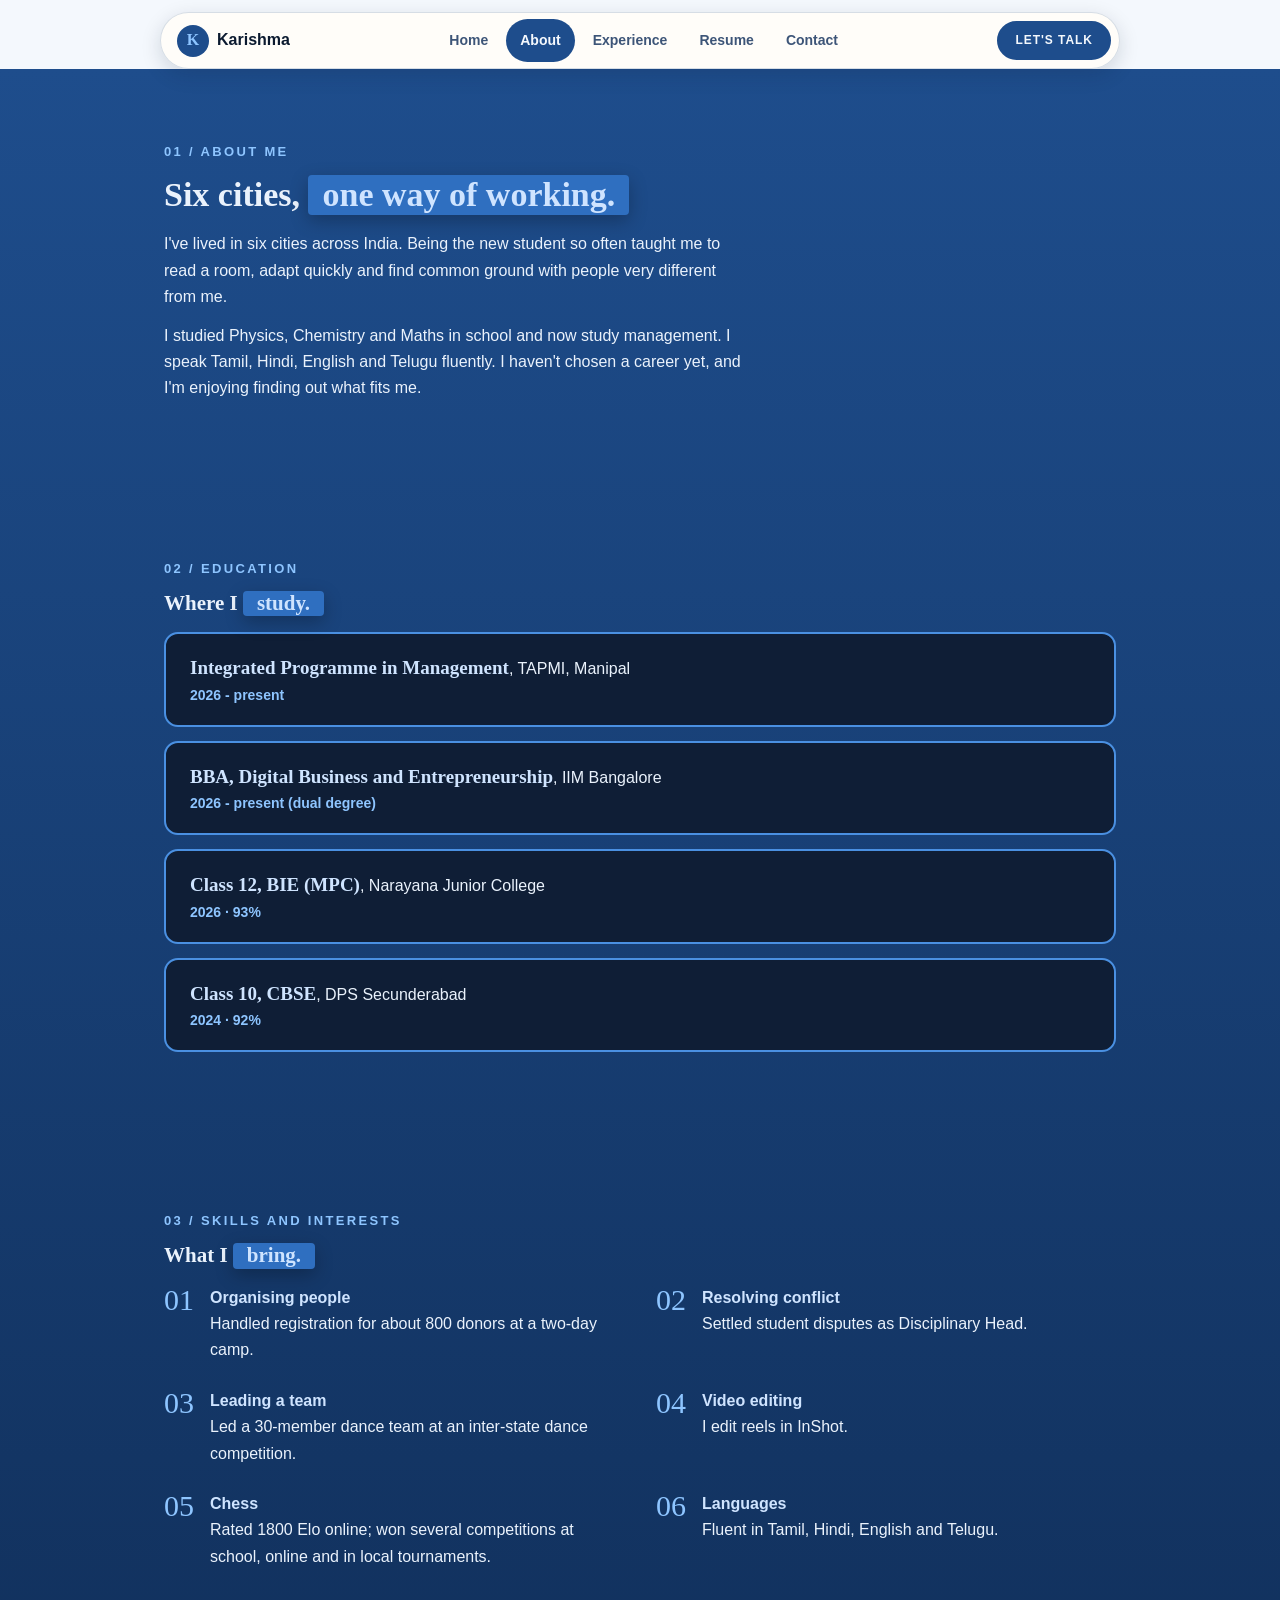
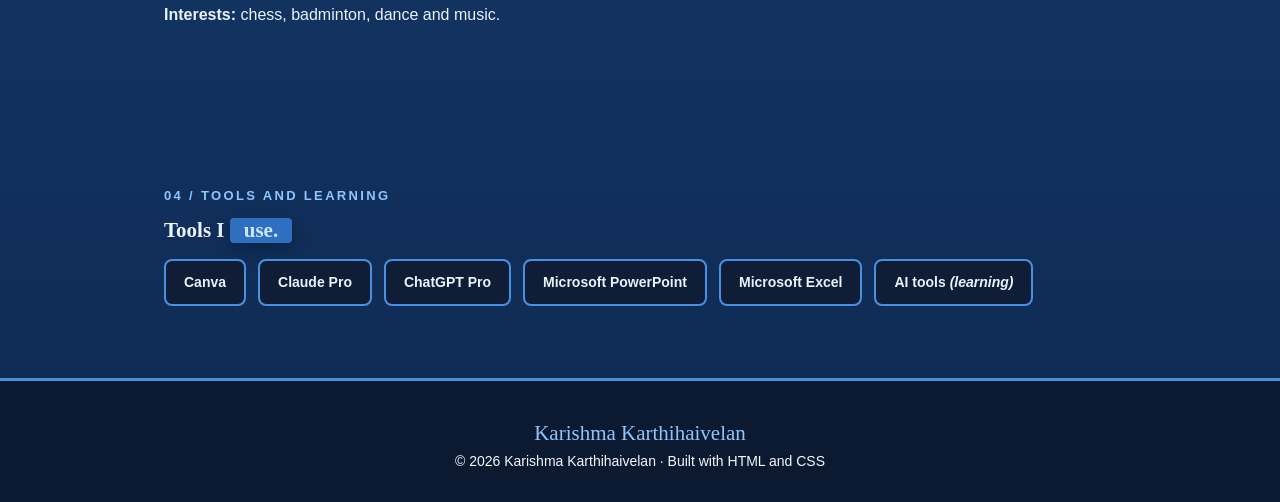
==== commit 94c7928d: "Changed the theme to blue and switched fonts to Georgia and Calibri" ====
--- a/about.html
+++ b/about.html
@@ -3,12 +3,9 @@
 <head>
   <meta charset="UTF-8">
   <meta name="viewport" content="width=device-width, initial-scale=1.0">
+  <meta name="description" content="About Karishma: her story, education, skills and the tools she uses.">
   <title>About | Karishma Karthihaivelan</title>
 
-  <!-- fonts from google fonts -->
-  <link rel="preconnect" href="https://fonts.googleapis.com">
-  <link rel="preconnect" href="https://fonts.gstatic.com" crossorigin>
-  <link href="https://fonts.googleapis.com/css2?family=Montserrat:wght@400;500;600;700&family=Yatra+One&display=swap" rel="stylesheet">
 
   <link rel="stylesheet" href="style.css">
 </head>
@@ -81,7 +78,7 @@
   </main>
 
   <footer>
-    <p class="foot-word">Safar.</p>
+    <p class="foot-word">Karishma Karthihaivelan</p>
     <p>© 2026 Karishma Karthihaivelan · Built with HTML and CSS</p>
   </footer>
 
--- a/style.css
+++ b/style.css
@@ -1,5 +1,6 @@
-/* colours i used: cream #FBF4EE, maroon #8E1B0E and #5A1206, dark brown #1D1513,
-   orange-red #D9471F, gold #F2C51B, mustard #85700A, peach #F7A38C */
+/* my colours (blue theme)
+   off-white #F4F8FD, blue #1E4D8C and dark blue #0F2C55, navy cards #0F1E36,
+   bright blue #4A90E2, sky blue #8EC5FF, mid blue #2F6FC0, pale blue #CFE4FF */
 
 /* basic stuff */
 * {
@@ -8,9 +9,9 @@
 
 body {
   margin: 0;
-  background-color: #FBF4EE;
-  color: #2A0903;
-  font-family: 'Montserrat', sans-serif;
+  background-color: #F4F8FD;
+  color: #0B1A30;
+  font-family: Calibri, Arial, Helvetica, sans-serif;
   font-size: 16px;
   line-height: 1.65;
   /* this keeps the footer at the bottom when a page is short */
@@ -20,18 +21,18 @@
 }
 
 h1, h2, h3 {
-  font-family: 'Yatra One', serif;
-  font-weight: 400;
+  font-family: Georgia, Garamond, serif;
+  font-weight: 700;
   line-height: 1.2;
   margin: 0 0 16px 0;
 }
 
 h1 {
-  font-size: 56px;
+  font-size: 34px;
 }
 
 h2 {
-  font-size: 42px;
+  font-size: 21px;
 }
 
 p {
@@ -40,31 +41,31 @@
 }
 
 a {
-  color: #F2C51B;
-}
-
-/* red background for the main part, a bit darker at the bottom */
+  color: #8EC5FF;
+}
+
+/* blue background for the main part, a bit darker at the bottom */
 main {
   flex: 1;
-  background: linear-gradient(180deg, #8E1B0E, #5A1206);
-  color: #FBEFE6;
-}
-
-/* small gold labels above the headings */
+  background: linear-gradient(180deg, #1E4D8C, #0F2C55);
+  color: #EAF2FC;
+}
+
+/* small light blue labels above the headings */
 .label {
   font-size: 13px;
   font-weight: 700;
   letter-spacing: 0.18em;
   text-transform: uppercase;
-  color: #F2C51B;
+  color: #8EC5FF;
   margin-bottom: 12px;
 }
 
-/* the yellow box behind some words */
+/* the blue box behind some words */
 .hl {
   display: inline-block;
-  background-color: #85700A;
-  color: #F7A38C;
+  background-color: #2F6FC0;
+  color: #CFE4FF;
   padding: 0 14px;
   border-radius: 4px;
   box-shadow: 0 6px 18px rgba(0, 0, 0, 0.25);
@@ -72,8 +73,8 @@
 
 .tag {
   display: inline-block;
-  background-color: #8E1B0E;
-  color: #FBF4EE;
+  background-color: #1E4D8C;
+  color: #F4F8FD;
   padding: 3px 10px;
   border-radius: 4px;
   font-size: 11px;
@@ -83,7 +84,7 @@
 }
 
 .star {
-  color: #F2C51B;
+  color: #8EC5FF;
 }
 
 /* ===== NAV BAR ===== */
@@ -100,9 +101,9 @@
   gap: 16px;
   padding: 6px 8px 6px 16px;
   background-color: rgba(255, 253, 249, 0.92);
-  border: 1px solid rgba(122, 31, 11, 0.18);
+  border: 1px solid rgba(30, 77, 140, 0.18);
   border-radius: 999px;
-  box-shadow: 0 6px 20px rgba(42, 9, 3, 0.15);
+  box-shadow: 0 6px 20px rgba(11, 26, 48, 0.15);
 }
 
 .logo {
@@ -110,7 +111,7 @@
   align-items: center;
   gap: 8px;
   font-weight: 700;
-  color: #2A0903;
+  color: #0B1A30;
   text-decoration: none;
 }
 
@@ -121,9 +122,9 @@
   width: 32px;
   height: 32px;
   border-radius: 50%;
-  background-color: #8E1B0E;
-  color: #F2C51B;
-  font-family: 'Yatra One', serif;
+  background-color: #1E4D8C;
+  color: #8EC5FF;
+  font-family: Georgia, Garamond, serif;
 }
 
 .nav-links {
@@ -134,7 +135,7 @@
 .nav-link {
   padding: 10px 14px;
   border-radius: 999px;
-  color: #5C4033;
+  color: #3D5578;
   font-size: 14px;
   font-weight: 600;
   text-decoration: none;
@@ -142,23 +143,23 @@
 }
 
 .nav-link:hover {
-  background-color: rgba(142, 27, 14, 0.08);
-  color: #8E1B0E;
+  background-color: rgba(30, 77, 140, 0.08);
+  color: #1E4D8C;
 }
 
 /* highlight the page im on */
 .nav-link.active {
-  background-color: #8E1B0E;
-  color: #FBF4EE;
+  background-color: #1E4D8C;
+  color: #F4F8FD;
 }
 
 /* buttons */
 .btn {
   display: inline-block;
   padding: 13px 26px;
-  background-color: #85700A;
-  color: #F7A38C;
-  border: 2px solid #D9471F;
+  background-color: #2F6FC0;
+  color: #CFE4FF;
+  border: 2px solid #4A90E2;
   border-radius: 6px;
   font-size: 14px;
   font-weight: 700;
@@ -169,29 +170,29 @@
 }
 
 .btn:hover {
-  background-color: #F2C51B;
-  color: #2A0903;
-  box-shadow: 0 0 18px rgba(242, 197, 27, 0.5);
+  background-color: #8EC5FF;
+  color: #0B1A30;
+  box-shadow: 0 0 18px rgba(142, 197, 255, 0.5);
 }
 
 .btn-outline {
   background-color: transparent;
-  color: #8E1B0E;
-  border-color: #8E1B0E;
+  color: #1E4D8C;
+  border-color: #1E4D8C;
 }
 
 main .btn-outline {
-  color: #FBEFE6;
-  border-color: #FBEFE6;
+  color: #EAF2FC;
+  border-color: #EAF2FC;
 }
 
 .btn-small {
   padding: 8px 16px;
   font-size: 12px;
   border-radius: 999px;
-  background-color: #8E1B0E;
-  color: #FBF4EE;
-  border-color: #8E1B0E;
+  background-color: #1E4D8C;
+  color: #F4F8FD;
+  border-color: #1E4D8C;
 }
 
 .buttons {
@@ -216,35 +217,34 @@
 .three-words {
   display: flex;
   justify-content: space-between;
-  font-family: 'Yatra One', serif;
+  font-family: Georgia, Garamond, serif;
   font-size: 20px;
   letter-spacing: 0.2em;
   text-transform: uppercase;
-  color: #8E1B0E;
+  color: #1E4D8C;
   margin-bottom: 40px;
 }
 
 .big-word {
-  font-size: 150px;
+  font-size: 44px;
   line-height: 1;
-  color: #8E1B0E;
+  color: #1E4D8C;
   margin: 12px 0 8px;
-  text-shadow: 4px 4px 0 rgba(242, 197, 27, 0.35);
 }
 
 .byline {
-  font-family: 'Yatra One', serif;
+  font-family: Georgia, Garamond, serif;
   font-size: 22px;
   letter-spacing: 0.12em;
   text-transform: uppercase;
-  color: #8E1B0E;
+  color: #1E4D8C;
   margin: 0 auto 20px;
 }
 
 .hero-quote {
   margin: 0 auto 40px;
   font-style: italic;
-  color: #5C4033;
+  color: #3D5578;
   font-weight: 600;
 }
 
@@ -252,11 +252,11 @@
   width: 240px;
   height: 240px;
   border-radius: 50%;
-  border: 6px solid #8E1B0E;
-  outline: 2px solid #F2C51B;
+  border: 6px solid #1E4D8C;
+  outline: 2px solid #8EC5FF;
   outline-offset: 6px;
   margin-bottom: 32px;
-  box-shadow: 0 0 0 14px rgba(142, 27, 14, 0.08);
+  box-shadow: 0 0 0 14px rgba(30, 77, 140, 0.08);
 }
 
 .hero-intro, .contact-line {
@@ -266,22 +266,22 @@
 
 .contact-line {
   font-size: 14px;
-  color: #5C4033;
+  color: #3D5578;
 }
 
 .contact-line a {
-  color: #8E1B0E;
+  color: #1E4D8C;
 }
 
 /* dark strip with four words */
 .marquee {
   overflow: hidden;
-  background-color: #2A0903;
-  color: #F2C51B;
+  background-color: #0B1A30;
+  color: #8EC5FF;
   padding: 14px 0;
   text-align: center;
-  border-top: 3px solid #D9471F;
-  border-bottom: 3px solid #D9471F;
+  border-top: 3px solid #4A90E2;
+  border-bottom: 3px solid #4A90E2;
 }
 
 .marquee-track {
@@ -308,16 +308,16 @@
 }
 
 .lead {
-  font-size: 19px;
+  font-size: 16px;
 }
 
 .intro, .meta {
-  color: #E9D3C8;
+  color: #C9D8EC;
 }
 
 .meta {
   font-size: 14px;
-  color: #F7A38C;
+  color: #CFE4FF;
   font-weight: 600;
 }
 
@@ -329,30 +329,30 @@
 }
 
 .stat {
-  background-color: #1D1513;
-  border: 2px solid #D9471F;
+  background-color: #0F1E36;
+  border: 2px solid #4A90E2;
   border-radius: 16px;
   padding: 20px;
 }
 
 .number {
-  font-family: 'Yatra One', serif;
+  font-family: Georgia, Garamond, serif;
   font-size: 52px;
   line-height: 1;
-  color: #F2C51B;
+  color: #8EC5FF;
   margin-bottom: 8px;
 }
 
 .stat p {
   font-size: 14px;
-  color: #E9D3C8;
+  color: #C9D8EC;
   margin: 0;
 }
 
 /* .stat p was making the numbers small so i added this */
 .stat .number {
   font-size: 52px;
-  color: #F2C51B;
+  color: #8EC5FF;
   margin-bottom: 8px;
 }
 
@@ -368,30 +368,30 @@
 }
 
 .card {
-  background-color: #1D1513;
-  border: 2px solid #D9471F;
+  background-color: #0F1E36;
+  border: 2px solid #4A90E2;
   border-radius: 18px;
   padding: 0 24px 24px;
   overflow: hidden;
-  color: #FBEFE6;
+  color: #EAF2FC;
   transition: border-color 0.25s, box-shadow 0.25s;
 }
 
 .card-num {
   margin: 0 -24px 18px;
   padding: 16px 24px;
-  background-color: #3A1A08;
-  border-bottom: 2px solid #D9471F;
+  background-color: #16305A;
+  border-bottom: 2px solid #4A90E2;
   font-size: 12px;
   font-weight: 700;
   letter-spacing: 0.16em;
   text-transform: uppercase;
-  color: #D9471F;
+  color: #4A90E2;
 }
 
 .card h3 {
-  font-size: 26px;
-  color: #F7A38C;
+  font-size: 19px;
+  color: #CFE4FF;
   margin: 0 0 8px;
 }
 
@@ -400,8 +400,8 @@
 }
 
 .card:hover {
-  border-color: #F2C51B;
-  box-shadow: 0 0 24px rgba(242, 197, 27, 0.25);
+  border-color: #8EC5FF;
+  box-shadow: 0 0 24px rgba(142, 197, 255, 0.25);
 }
 
 /* chess box */
@@ -409,15 +409,15 @@
   display: flex;
   align-items: center;
   gap: 32px;
-  background-color: #85700A;
-  color: #FBEFE6;
-  border: 2px solid #D9471F;
+  background-color: #2F6FC0;
+  color: #EAF2FC;
+  border: 2px solid #4A90E2;
   border-radius: 18px;
   padding: 32px;
 }
 
 .highlight .number {
-  color: #F2C51B;
+  color: #8EC5FF;
   font-size: 80px;
   margin: 0;
 }
@@ -434,23 +434,23 @@
 }
 
 .edu-list li {
-  background-color: #1D1513;
-  border: 2px solid #D9471F;
+  background-color: #0F1E36;
+  border: 2px solid #4A90E2;
   border-radius: 14px;
   padding: 18px 24px;
   margin-bottom: 14px;
 }
 
 .edu-list strong {
-  color: #F7A38C;
-  font-family: 'Yatra One', serif;
-  font-weight: 400;
-  font-size: 20px;
+  color: #CFE4FF;
+  font-family: Georgia, Garamond, serif;
+  font-weight: 700;
+  font-size: 19px;
 }
 
 .edu-list .meta {
   display: block;
-  color: #F2C51B;
+  color: #8EC5FF;
 }
 
 .skill-list {
@@ -465,14 +465,14 @@
 }
 
 .skill-list strong {
-  color: #F7A38C;
+  color: #CFE4FF;
 }
 
 .num {
-  font-family: 'Yatra One', serif;
+  font-family: Georgia, Garamond, serif;
   font-size: 30px;
   line-height: 1;
-  color: #F2C51B;
+  color: #8EC5FF;
 }
 
 .interests {
@@ -488,18 +488,18 @@
 
 .tool {
   padding: 10px 18px;
-  border: 2px solid #D9471F;
+  border: 2px solid #4A90E2;
   border-radius: 8px;
-  background-color: #1D1513;
-  color: #FBEFE6;
+  background-color: #0F1E36;
+  color: #EAF2FC;
   font-weight: 600;
   font-size: 14px;
   transition: border-color 0.2s, color 0.2s;
 }
 
 .tool:hover {
-  border-color: #F2C51B;
-  color: #F2C51B;
+  border-color: #8EC5FF;
+  color: #8EC5FF;
 }
 
 /* contact page cards */
@@ -536,8 +536,8 @@
   margin: 0 auto;
   padding: 48px;
   background-color: #FFFFFF;
-  color: #2A0903;
-  border: 2px solid #D9471F;
+  color: #0B1A30;
+  border: 2px solid #4A90E2;
   border-radius: 6px;
   box-shadow: 0 20px 50px rgba(0, 0, 0, 0.35);
   font-size: 15px;
@@ -545,12 +545,12 @@
 
 .res-name {
   font-size: 34px;
-  color: #8E1B0E;
+  color: #1E4D8C;
   margin-bottom: 4px;
 }
 
 .res-contact, .res-date {
-  color: #5C4033;
+  color: #3D5578;
 }
 
 .res-date {
@@ -563,15 +563,15 @@
 }
 
 #resume h3 {
-  font-family: 'Montserrat', sans-serif;
+  font-family: Calibri, Arial, Helvetica, sans-serif;
   font-size: 13px;
   font-weight: 700;
   letter-spacing: 0.12em;
   text-transform: uppercase;
-  color: #8E1B0E;
+  color: #1E4D8C;
   margin-top: 24px;
   padding-bottom: 4px;
-  border-bottom: 1px solid rgba(122, 31, 11, 0.18);
+  border-bottom: 1px solid rgba(30, 77, 140, 0.18);
 }
 
 #resume p {
@@ -587,10 +587,10 @@
 footer {
   text-align: center;
   padding: 40px 24px 24px;
-  background-color: #2A0903;
-  color: #FBF4EE;
-  font-size: 14px;
-  border-top: 3px solid #D9471F;
+  background-color: #0B1A30;
+  color: #F4F8FD;
+  font-size: 14px;
+  border-top: 3px solid #4A90E2;
 }
 
 footer p {
@@ -598,9 +598,9 @@
 }
 
 .foot-word {
-  font-family: 'Yatra One', serif;
-  font-size: 52px;
-  color: #F2C51B;
+  font-family: Georgia, Garamond, serif;
+  font-size: 21px;
+  color: #8EC5FF;
   line-height: 1.2;
 }
 
@@ -623,16 +623,16 @@
     margin-bottom: 24px;
   }
   .big-word {
-    font-size: 88px;
+    font-size: 30px;
   }
   .byline {
     font-size: 16px;
   }
   h1 {
-    font-size: 38px;
+    font-size: 26px;
   }
   h2 {
-    font-size: 32px;
+    font-size: 20px;
   }
   .photo {
     width: 180px;
